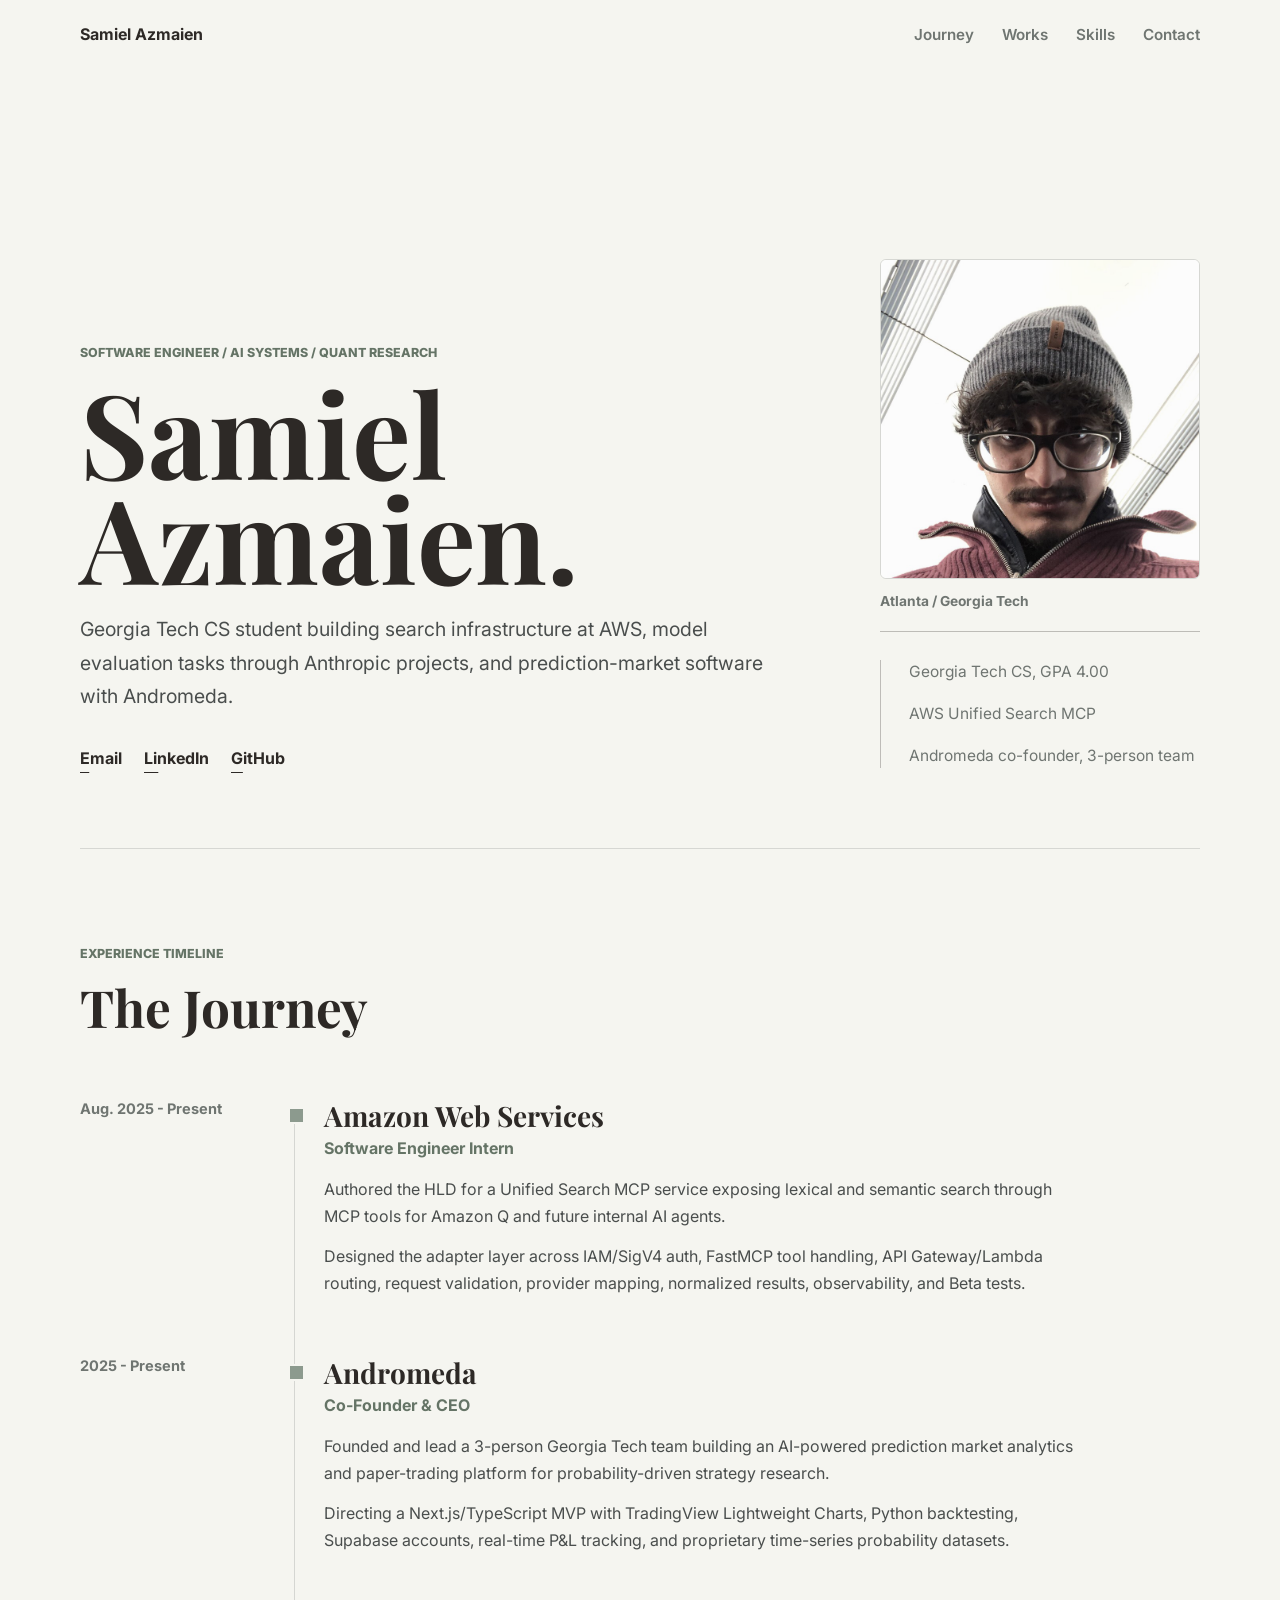
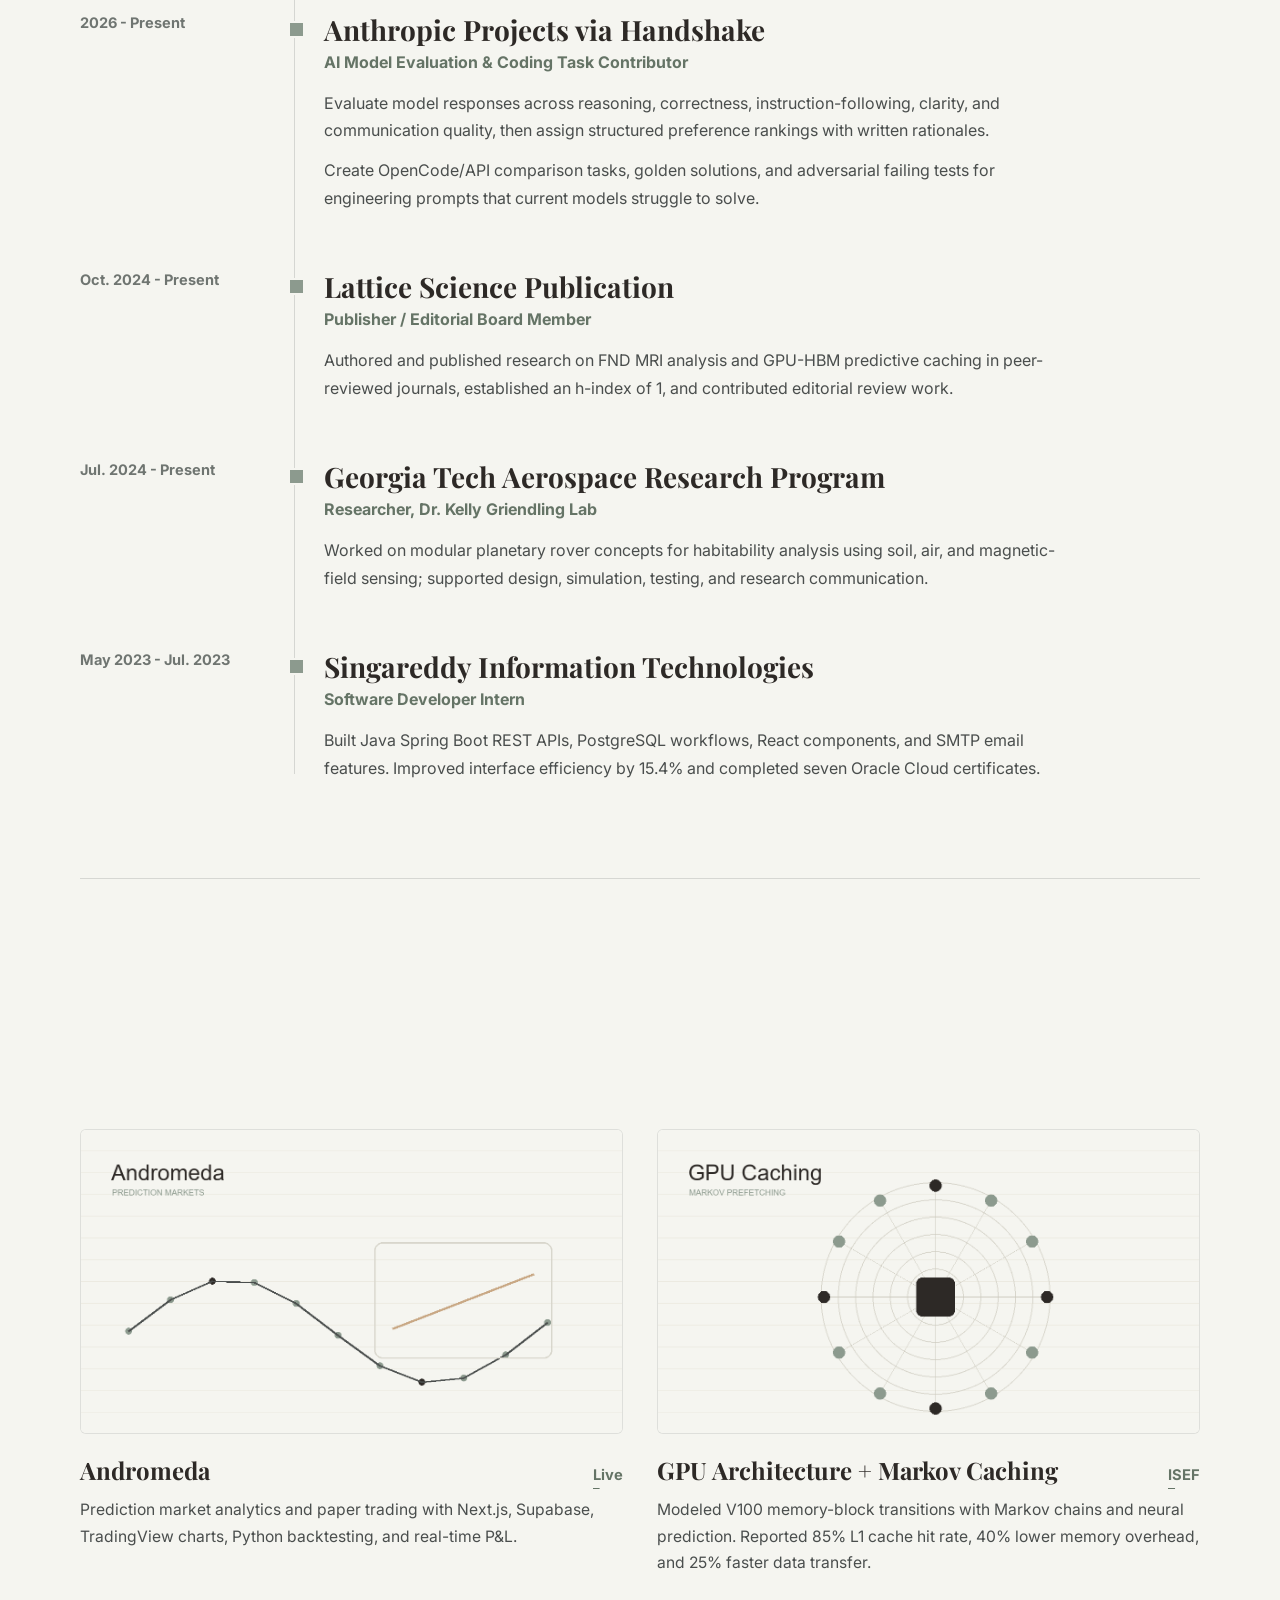
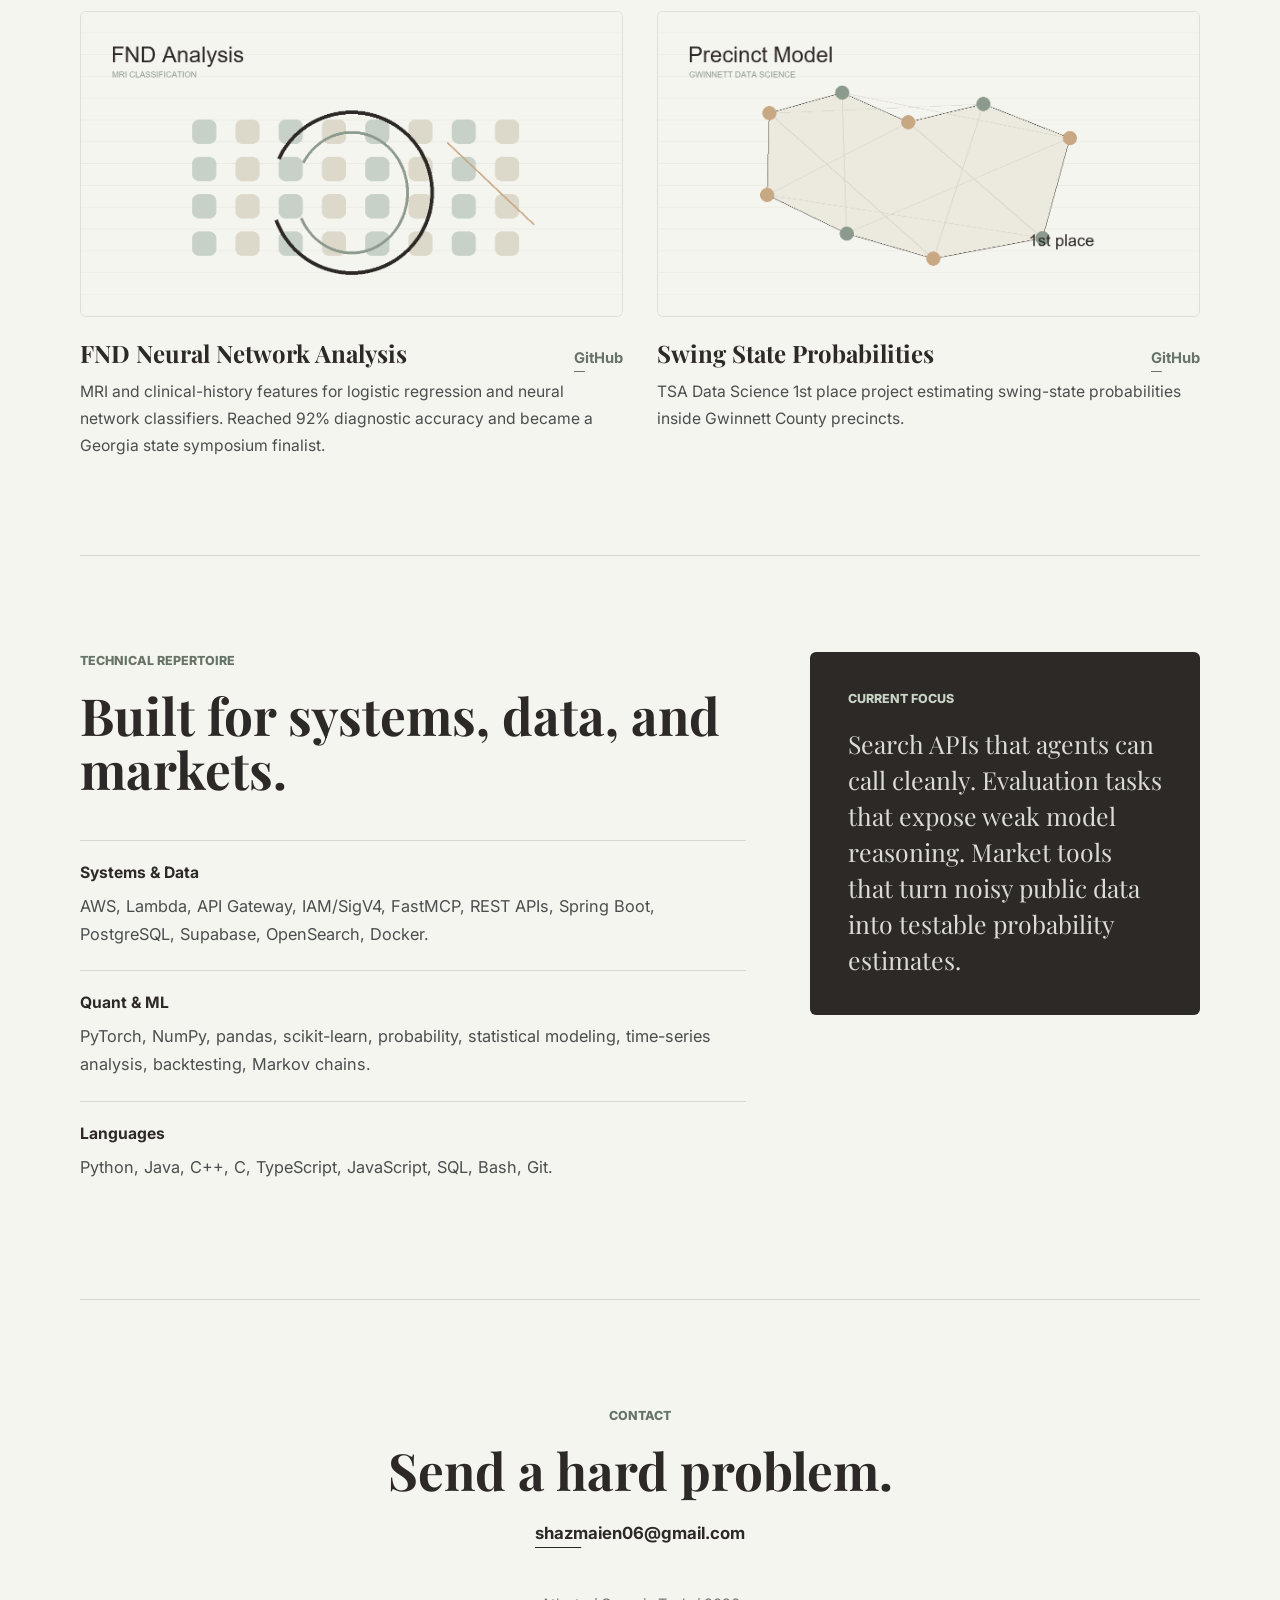
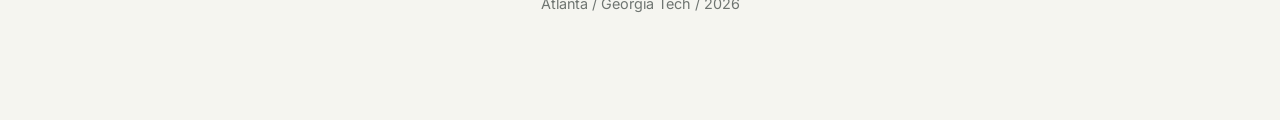
==== site/index.html @ cf31b42e "Deploy personal site to GitHub Pages" ====
<!doctype html>
<html lang="en">
  <head>
    <meta charset="utf-8" />
    <meta name="viewport" content="width=device-width, initial-scale=1" />
    <meta
      name="description"
      content="Samiel Azmaien is a Georgia Tech CS student building search systems, model evaluation tasks, prediction-market software, and machine learning research."
    />
    <title>Samiel Azmaien</title>
    <link rel="preconnect" href="https://fonts.googleapis.com" />
    <link rel="preconnect" href="https://fonts.gstatic.com" crossorigin />
    <link
      href="https://fonts.googleapis.com/css2?family=Inter:wght@400;500;600;700&family=Playfair+Display:wght@600;700&display=swap"
      rel="stylesheet"
    />
    <link rel="stylesheet" href="./styles.css" />
  </head>
  <body>
    <header class="site-header" data-header>
      <nav class="nav" aria-label="Primary navigation">
        <a class="brand" href="#home">Samiel Azmaien</a>
        <div class="nav-links">
          <a href="#journey">Journey</a>
          <a href="#works">Works</a>
          <a href="#repertoire">Skills</a>
          <a href="#contact">Contact</a>
        </div>
      </nav>
    </header>

    <main id="home">
      <section class="hero" aria-labelledby="hero-title">
        <div class="hero__copy reveal">
          <p class="eyebrow">Software engineer / AI systems / Quant research</p>
          <h1 id="hero-title">Samiel<br />Azmaien.</h1>
          <p class="hero__lead">
            Georgia Tech CS student building search infrastructure at AWS, model evaluation tasks through
            Anthropic projects, and prediction-market software with Andromeda.
          </p>
          <div class="hero__actions" aria-label="Primary links">
            <a href="mailto:shazmaien06@gmail.com">Email</a>
            <a href="https://www.linkedin.com/in/samiel-azmaien/" target="_blank" rel="noreferrer">LinkedIn</a>
            <a href="https://github.com/big-boi-snorlax" target="_blank" rel="noreferrer">GitHub</a>
          </div>
        </div>

        <div class="hero__profile reveal">
          <figure class="hero__portrait">
            <img src="./assets/samiel-portrait.jpg" alt="Portrait of Samiel Azmaien" />
            <figcaption>Atlanta / Georgia Tech</figcaption>
          </figure>

          <aside class="hero__notes" aria-label="Current profile">
            <p>Georgia Tech CS, GPA 4.00</p>
            <p>AWS Unified Search MCP</p>
            <p>Andromeda co-founder, 3-person team</p>
          </aside>
        </div>
      </section>

      <section class="section journey" id="journey" aria-labelledby="journey-title">
        <div class="section-heading reveal">
          <p class="eyebrow">Experience timeline</p>
          <h2 id="journey-title">The Journey</h2>
        </div>

        <div class="journey-list">
          <article class="journey-item reveal">
            <time datetime="2025-08">Aug. 2025 - Present</time>
            <div class="journey-copy">
              <h3>Amazon Web Services</h3>
              <p class="role">Software Engineer Intern</p>
              <p>
                Authored the HLD for a Unified Search MCP service exposing lexical and semantic search through
                MCP tools for Amazon Q and future internal AI agents.
              </p>
              <p>
                Designed the adapter layer across IAM/SigV4 auth, FastMCP tool handling, API Gateway/Lambda
                routing, request validation, provider mapping, normalized results, observability, and Beta tests.
              </p>
            </div>
          </article>

          <article class="journey-item reveal">
            <time datetime="2025">2025 - Present</time>
            <div class="journey-copy">
              <h3>Andromeda</h3>
              <p class="role">Co-Founder &amp; CEO</p>
              <p>
                Founded and lead a 3-person Georgia Tech team building an AI-powered prediction market analytics
                and paper-trading platform for probability-driven strategy research.
              </p>
              <p>
                Directing a Next.js/TypeScript MVP with TradingView Lightweight Charts, Python backtesting,
                Supabase accounts, real-time P&amp;L tracking, and proprietary time-series probability datasets.
              </p>
            </div>
          </article>

          <article class="journey-item reveal">
            <time datetime="2026">2026 - Present</time>
            <div class="journey-copy">
              <h3>Anthropic Projects via Handshake</h3>
              <p class="role">AI Model Evaluation &amp; Coding Task Contributor</p>
              <p>
                Evaluate model responses across reasoning, correctness, instruction-following, clarity, and
                communication quality, then assign structured preference rankings with written rationales.
              </p>
              <p>
                Create OpenCode/API comparison tasks, golden solutions, and adversarial failing tests for
                engineering prompts that current models struggle to solve.
              </p>
            </div>
          </article>

          <article class="journey-item reveal">
            <time datetime="2024-10">Oct. 2024 - Present</time>
            <div class="journey-copy">
              <h3>Lattice Science Publication</h3>
              <p class="role">Publisher / Editorial Board Member</p>
              <p>
                Authored and published research on FND MRI analysis and GPU-HBM predictive caching in
                peer-reviewed journals, established an h-index of 1, and contributed editorial review work.
              </p>
            </div>
          </article>

          <article class="journey-item reveal">
            <time datetime="2024-07">Jul. 2024 - Present</time>
            <div class="journey-copy">
              <h3>Georgia Tech Aerospace Research Program</h3>
              <p class="role">Researcher, Dr. Kelly Griendling Lab</p>
              <p>
                Worked on modular planetary rover concepts for habitability analysis using soil, air, and
                magnetic-field sensing; supported design, simulation, testing, and research communication.
              </p>
            </div>
          </article>

          <article class="journey-item reveal">
            <time datetime="2023-05">May 2023 - Jul. 2023</time>
            <div class="journey-copy">
              <h3>Singareddy Information Technologies</h3>
              <p class="role">Software Developer Intern</p>
              <p>
                Built Java Spring Boot REST APIs, PostgreSQL workflows, React components, and SMTP email features.
                Improved interface efficiency by 15.4% and completed seven Oracle Cloud certificates.
              </p>
            </div>
          </article>
        </div>
      </section>

      <section class="section works" id="works" aria-labelledby="works-title">
        <div class="section-heading section-heading--center reveal">
          <p class="eyebrow">Selected work</p>
          <h2 id="works-title">Projects with receipts.</h2>
        </div>

        <div class="work-grid">
          <article class="work-card reveal">
            <a
              class="preview"
              href="https://andromeda-mhwofeqi1-kp30s-projects.vercel.app/"
              target="_blank"
              rel="noreferrer"
              aria-label="Open Andromeda"
            >
              <img src="./assets/preview-andromeda.png" alt="Andromeda project preview" />
            </a>
            <div class="work-card__heading">
              <h3>Andromeda</h3>
              <a href="https://andromeda-mhwofeqi1-kp30s-projects.vercel.app/" target="_blank" rel="noreferrer">
                Live
              </a>
            </div>
            <p>
              Prediction market analytics and paper trading with Next.js, Supabase, TradingView charts, Python
              backtesting, and real-time P&amp;L.
            </p>
          </article>

          <article class="work-card reveal">
            <a
              class="preview"
              href="https://isef.net/project/soft022t-optimizing-gpu-architecture-markov-based-caching"
              target="_blank"
              rel="noreferrer"
              aria-label="Open GPU architecture project"
            >
              <img src="./assets/preview-gpu.png" alt="GPU Markov caching project preview" />
            </a>
            <div class="work-card__heading">
              <h3>GPU Architecture + Markov Caching</h3>
              <a
                href="https://isef.net/project/soft022t-optimizing-gpu-architecture-markov-based-caching"
                target="_blank"
                rel="noreferrer"
              >
                ISEF
              </a>
            </div>
            <p>
              Modeled V100 memory-block transitions with Markov chains and neural prediction. Reported 85% L1
              cache hit rate, 40% lower memory overhead, and 25% faster data transfer.
            </p>
          </article>

          <article class="work-card reveal">
            <a
              class="preview"
              href="https://github.com/big-boi-snorlax/Neural-Network-Analysis-of-MRI-Scans-for-FND-Diagnosis"
              target="_blank"
              rel="noreferrer"
              aria-label="Open FND neural network source"
            >
              <img src="./assets/preview-fnd.png" alt="FND neural network project preview" />
            </a>
            <div class="work-card__heading">
              <h3>FND Neural Network Analysis</h3>
              <a
                href="https://github.com/big-boi-snorlax/Neural-Network-Analysis-of-MRI-Scans-for-FND-Diagnosis"
                target="_blank"
                rel="noreferrer"
              >
                GitHub
              </a>
            </div>
            <p>
              MRI and clinical-history features for logistic regression and neural network classifiers. Reached
              92% diagnostic accuracy and became a Georgia state symposium finalist.
            </p>
          </article>

          <article class="work-card reveal">
            <a
              class="preview"
              href="https://github.com/big-boi-snorlax/datascience25"
              target="_blank"
              rel="noreferrer"
              aria-label="Open TSA data science source"
            >
              <img src="./assets/preview-data.png" alt="Gwinnett precinct data science project preview" />
            </a>
            <div class="work-card__heading">
              <h3>Swing State Probabilities</h3>
              <a href="https://github.com/big-boi-snorlax/datascience25" target="_blank" rel="noreferrer">
                GitHub
              </a>
            </div>
            <p>
              TSA Data Science 1st place project estimating swing-state probabilities inside Gwinnett County
              precincts.
            </p>
          </article>
        </div>
      </section>

      <section class="section repertoire" id="repertoire" aria-labelledby="repertoire-title">
        <div class="repertoire__copy reveal">
          <p class="eyebrow">Technical repertoire</p>
          <h2 id="repertoire-title">Built for systems, data, and markets.</h2>
          <div class="skill-group">
            <h3>Systems &amp; Data</h3>
            <p>AWS, Lambda, API Gateway, IAM/SigV4, FastMCP, REST APIs, Spring Boot, PostgreSQL, Supabase, OpenSearch, Docker.</p>
          </div>
          <div class="skill-group">
            <h3>Quant &amp; ML</h3>
            <p>PyTorch, NumPy, pandas, scikit-learn, probability, statistical modeling, time-series analysis, backtesting, Markov chains.</p>
          </div>
          <div class="skill-group">
            <h3>Languages</h3>
            <p>Python, Java, C++, C, TypeScript, JavaScript, SQL, Bash, Git.</p>
          </div>
        </div>

        <aside class="focus-panel reveal">
          <p class="eyebrow">Current focus</p>
          <p>
            Search APIs that agents can call cleanly. Evaluation tasks that expose weak model reasoning. Market
            tools that turn noisy public data into testable probability estimates.
          </p>
        </aside>
      </section>

      <footer class="section footer" id="contact">
        <div class="footer__inner reveal">
          <p class="eyebrow">Contact</p>
          <h2>Send a hard problem.</h2>
          <a class="cta" href="mailto:shazmaien06@gmail.com">shazmaien06@gmail.com</a>
          <p class="fine-print">Atlanta / Georgia Tech / 2026</p>
        </div>
      </footer>
    </main>

    <script src="./script.js"></script>
  </body>
</html>
---- site/styles.css ----
:root {
  color-scheme: light;
  --beige: #f5f5f0;
  --paper: #fffffa;
  --ink: #2d2926;
  --slate: #4a4e4d;
  --muted: #6f7571;
  --sage: #8c9a8e;
  --clay: #b98f6f;
  --line: rgba(74, 78, 77, 0.18);
  --line-strong: rgba(45, 41, 38, 0.28);
  --section: rgba(255, 255, 250, 0.48);
}

* {
  box-sizing: border-box;
}

html {
  scroll-behavior: smooth;
}

body {
  margin: 0;
  overflow-x: hidden;
  background: var(--beige);
  color: var(--slate);
  font-family: Inter, ui-sans-serif, system-ui, -apple-system, BlinkMacSystemFont, "Segoe UI", sans-serif;
  letter-spacing: 0;
}

a {
  color: inherit;
  text-decoration: none;
}

img {
  display: block;
  max-width: 100%;
}

h1,
h2,
h3,
p {
  margin-top: 0;
}

::selection {
  background: rgba(140, 154, 142, 0.34);
}

.site-header {
  position: sticky;
  top: 0;
  z-index: 20;
  border-bottom: 1px solid transparent;
  background: rgba(245, 245, 240, 0.78);
  backdrop-filter: blur(18px);
  transition:
    background 180ms ease,
    border-color 180ms ease;
}

.site-header.is-scrolled {
  border-color: var(--line);
  background: rgba(245, 245, 240, 0.94);
}

.nav,
main {
  width: min(1120px, calc(100% - 56px));
  margin: 0 auto;
}

.nav {
  min-height: 68px;
  display: flex;
  align-items: center;
  justify-content: space-between;
  gap: 24px;
}

.brand {
  color: var(--ink);
  font-weight: 700;
}

.nav-links {
  display: flex;
  align-items: center;
  gap: 28px;
}

.nav-links a {
  color: var(--muted);
  font-size: 0.95rem;
  font-weight: 600;
  transition: color 160ms ease;
}

.nav-links a:hover,
.nav-links a:focus-visible {
  color: var(--ink);
}

.hero {
  min-height: calc(100svh - 120px);
  padding: 96px 0 80px;
  display: grid;
  grid-template-columns: minmax(0, 1fr) 320px;
  align-items: end;
  gap: 64px;
  border-bottom: 1px solid var(--line);
}

.eyebrow {
  margin-bottom: 18px;
  color: #657466;
  font-size: 0.78rem;
  font-weight: 800;
  line-height: 1.4;
  text-transform: uppercase;
}

.hero h1 {
  margin-bottom: 24px;
  color: var(--ink);
  font-family: "Playfair Display", Georgia, serif;
  font-size: 7.3rem;
  line-height: 0.9;
  letter-spacing: 0;
}

.hero__lead {
  max-width: 690px;
  margin-bottom: 34px;
  color: var(--slate);
  font-size: 1.22rem;
  line-height: 1.72;
}

.hero__actions {
  display: flex;
  flex-wrap: wrap;
  gap: 22px;
}

.hero__actions a,
.work-card__heading a,
.cta {
  position: relative;
  color: var(--ink);
  font-weight: 700;
}

.hero__actions a::after,
.work-card__heading a::after,
.cta::after {
  content: "";
  position: absolute;
  left: 0;
  right: 0;
  bottom: -5px;
  height: 1px;
  background: currentColor;
  transform: scaleX(0.22);
  transform-origin: left;
  transition: transform 180ms ease;
}

.hero__actions a:hover::after,
.hero__actions a:focus-visible::after,
.work-card__heading a:hover::after,
.work-card__heading a:focus-visible::after,
.cta:hover::after,
.cta:focus-visible::after {
  transform: scaleX(1);
}

.hero__profile {
  align-self: end;
}

.hero__portrait {
  margin: 0 0 28px;
  padding: 0 0 22px;
  border-bottom: 1px solid var(--line-strong);
}

.hero__portrait img {
  width: 100%;
  aspect-ratio: 1 / 1;
  border: 1px solid var(--line);
  border-radius: 6px;
  object-fit: cover;
  object-position: center 44%;
  filter: saturate(0.9) contrast(0.98);
}

.hero__portrait figcaption {
  margin-top: 14px;
  color: var(--muted);
  font-size: 0.86rem;
  font-weight: 700;
}

.hero__notes {
  padding: 0 0 0 28px;
  border-left: 1px solid var(--line-strong);
}

.hero__notes p {
  margin-bottom: 18px;
  color: var(--muted);
  font-size: 0.97rem;
  line-height: 1.55;
}

.hero__notes p:last-child {
  margin-bottom: 0;
}

.section {
  padding: 96px 0;
}

.section-heading {
  max-width: 720px;
  margin-bottom: 64px;
}

.section-heading--center {
  margin-right: auto;
  margin-left: auto;
  text-align: center;
}

.section h2,
.footer h2 {
  margin-bottom: 0;
  color: var(--ink);
  font-family: "Playfair Display", Georgia, serif;
  font-size: 3.2rem;
  line-height: 1.06;
  letter-spacing: 0;
}

.journey {
  border-bottom: 1px solid var(--line);
}

.journey-list {
  position: relative;
}

.journey-list::before {
  content: "";
  position: absolute;
  top: 8px;
  bottom: 8px;
  left: 214px;
  width: 1px;
  background: var(--line);
}

.journey-item {
  position: relative;
  display: grid;
  grid-template-columns: 190px minmax(0, 1fr);
  gap: 54px;
  padding: 0 0 58px;
}

.journey-item:last-child {
  padding-bottom: 0;
}

.journey-item::before {
  content: "";
  position: absolute;
  top: 8px;
  left: 208px;
  width: 13px;
  height: 13px;
  border: 2px solid var(--beige);
  background: var(--sage);
}

.journey-item time {
  color: var(--muted);
  font-size: 0.91rem;
  font-weight: 700;
  line-height: 1.5;
}

.journey-copy {
  max-width: 760px;
}

.journey-copy h3 {
  margin-bottom: 6px;
  color: var(--ink);
  font-family: "Playfair Display", Georgia, serif;
  font-size: 1.75rem;
  line-height: 1.18;
  letter-spacing: 0;
}

.role {
  margin-bottom: 18px;
  color: #657466;
  font-weight: 700;
}

.journey-copy p:not(.role) {
  margin-bottom: 12px;
  color: var(--slate);
  font-size: 1rem;
  line-height: 1.72;
}

.journey-copy p:last-child {
  margin-bottom: 0;
}

.works {
  background: transparent;
  border-bottom: 1px solid var(--line);
}

.work-grid {
  display: grid;
  grid-template-columns: repeat(2, minmax(0, 1fr));
  gap: 34px;
}

.work-card {
  min-width: 0;
  padding: 0;
}

.preview {
  display: block;
  aspect-ratio: 16 / 9;
  margin-bottom: 22px;
  overflow: hidden;
  border: 1px solid var(--line);
  border-radius: 6px;
  background: var(--paper);
}

.preview img {
  width: 100%;
  height: 100%;
  object-fit: cover;
  transform: scale(1.01);
  transition:
    transform 240ms ease,
    filter 240ms ease;
}

.work-card:hover .preview img {
  transform: scale(1.04);
  filter: saturate(1.04) contrast(1.02);
}

.work-card__heading {
  display: flex;
  align-items: baseline;
  justify-content: space-between;
  gap: 18px;
  margin-bottom: 12px;
}

.work-card h3 {
  margin-bottom: 0;
  color: var(--ink);
  font-family: "Playfair Display", Georgia, serif;
  font-size: 1.5rem;
  line-height: 1.2;
  letter-spacing: 0;
  overflow-wrap: anywhere;
}

.work-card__heading a {
  flex: 0 0 auto;
  color: #657466;
  font-size: 0.92rem;
}

.work-card p {
  margin-bottom: 0;
  color: var(--slate);
  font-size: 0.98rem;
  line-height: 1.7;
}

.repertoire {
  display: grid;
  grid-template-columns: minmax(0, 1fr) 390px;
  gap: 64px;
  align-items: start;
  border-bottom: 1px solid var(--line);
}

.repertoire__copy h2 {
  max-width: 700px;
  margin-bottom: 44px;
}

.skill-group {
  padding: 22px 0;
  border-top: 1px solid var(--line);
}

.skill-group h3 {
  margin-bottom: 10px;
  color: var(--ink);
  font-size: 0.98rem;
}

.skill-group p {
  margin-bottom: 0;
  color: var(--slate);
  font-size: 1.02rem;
  line-height: 1.72;
}

.focus-panel {
  padding: 38px;
  border-radius: 6px;
  background: var(--ink);
  color: var(--beige);
}

.focus-panel .eyebrow {
  color: #c8d4c6;
}

.focus-panel p:last-child {
  margin-bottom: 0;
  color: rgba(245, 245, 240, 0.88);
  font-family: "Playfair Display", Georgia, serif;
  font-size: 1.55rem;
  line-height: 1.45;
}

.footer {
  min-height: 420px;
  display: grid;
  place-items: center;
  text-align: center;
}

.footer h2 {
  margin-bottom: 26px;
}

.cta {
  display: inline-block;
  margin-bottom: 52px;
  font-size: 1.05rem;
}

.fine-print {
  margin-bottom: 0;
  color: var(--muted);
  font-size: 0.9rem;
}

body.js-enabled .reveal {
  opacity: 0;
  transform: translateY(18px);
  transition:
    opacity 700ms cubic-bezier(0.22, 1, 0.36, 1),
    transform 700ms cubic-bezier(0.22, 1, 0.36, 1);
}

body.js-enabled .reveal.is-visible {
  opacity: 1;
  transform: translateY(0);
}

@media (prefers-reduced-motion: reduce) {
  html {
    scroll-behavior: auto;
  }

  *,
  *::before,
  *::after {
    transition-duration: 0.01ms !important;
    animation-duration: 0.01ms !important;
    animation-iteration-count: 1 !important;
  }
}

@media (max-width: 980px) {
  .hero,
  .repertoire {
    grid-template-columns: 1fr;
    gap: 44px;
  }

  .hero {
    min-height: 0;
    padding-top: 78px;
  }

  .hero__profile {
    display: grid;
    grid-template-columns: minmax(180px, 260px) minmax(0, 1fr);
    gap: 28px;
    align-items: end;
    padding-top: 24px;
    border-top: 1px solid var(--line);
  }

  .hero__portrait {
    margin-bottom: 0;
    padding-bottom: 0;
    border-bottom: 0;
  }

  .hero__notes {
    display: grid;
    grid-template-columns: repeat(2, minmax(0, 1fr));
    gap: 14px 28px;
    padding: 0;
    border-top: 0;
    border-left: 0;
  }

  .hero__notes p {
    margin-bottom: 0;
  }

  .journey-list::before {
    left: 156px;
  }

  .journey-item {
    grid-template-columns: 132px minmax(0, 1fr);
    gap: 48px;
  }

  .journey-item::before {
    left: 150px;
  }
}

@media (max-width: 760px) {
  .nav,
  main {
    width: min(100% - 32px, 1120px);
  }

  .nav {
    min-height: 76px;
    align-items: flex-start;
    flex-direction: column;
    justify-content: center;
    gap: 10px;
  }

  .nav-links {
    width: 100%;
    justify-content: space-between;
    gap: 12px;
  }

  .nav-links a {
    font-size: 0.88rem;
  }

  .hero {
    padding: 62px 0 58px;
  }

  .hero h1 {
    font-size: 4.4rem;
  }

  .hero__lead {
    font-size: 1.04rem;
  }

  .hero__notes,
  .hero__profile,
  .work-grid {
    grid-template-columns: 1fr;
  }

  .hero__profile {
    gap: 24px;
  }

  .hero__portrait {
    max-width: 320px;
  }

  .section {
    padding: 74px 0;
  }

  .section-heading {
    margin-bottom: 44px;
  }

  .section h2,
  .footer h2 {
    font-size: 2.35rem;
  }

  .journey-list::before {
    left: 6px;
  }

  .journey-item {
    grid-template-columns: 1fr;
    gap: 12px;
    padding-left: 32px;
    padding-bottom: 46px;
  }

  .journey-item::before {
    left: 0;
  }

  .journey-copy h3 {
    font-size: 1.45rem;
  }

  .focus-panel {
    padding: 28px;
  }

  .focus-panel p:last-child {
    font-size: 1.28rem;
  }
}

@media (max-width: 430px) {
  .hero h1 {
    font-size: 3.65rem;
  }

  .nav-links a {
    font-size: 0.8rem;
  }

  .work-card__heading {
    align-items: flex-start;
    flex-direction: column;
    gap: 8px;
  }
}
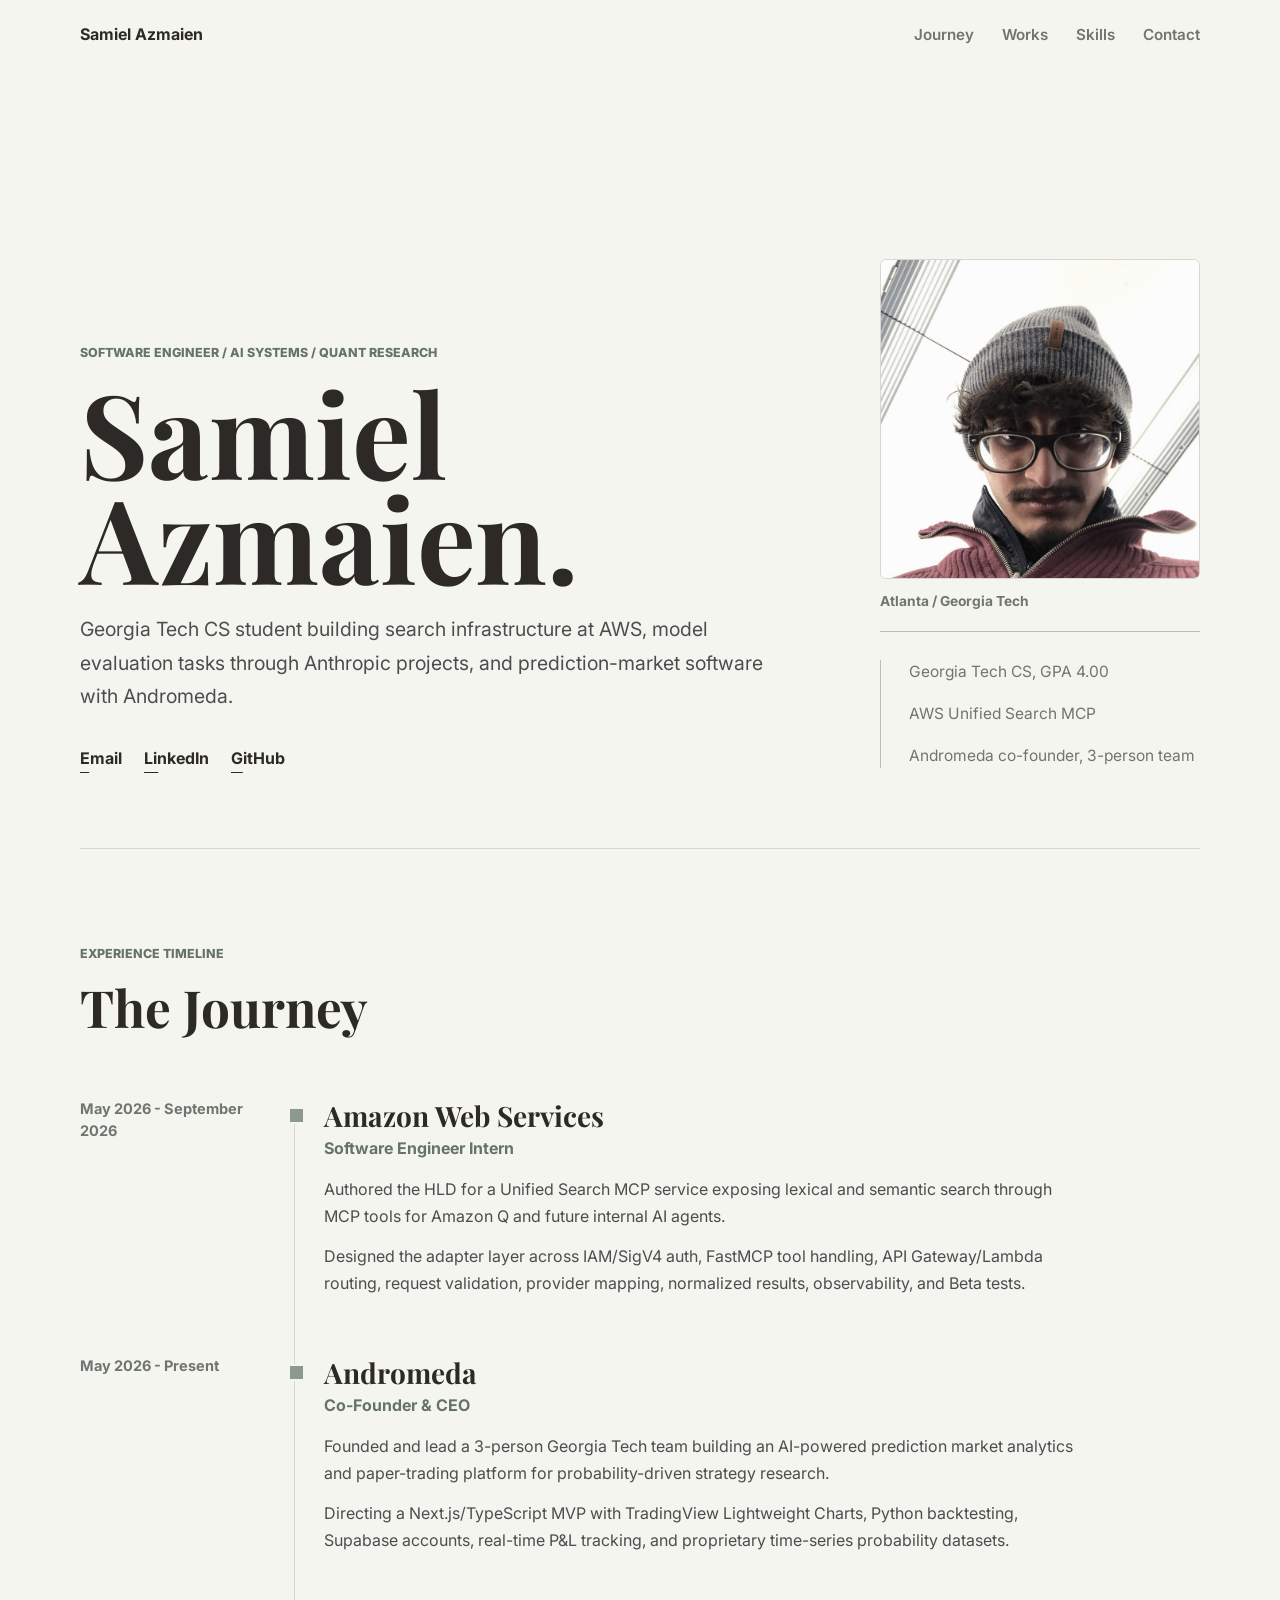
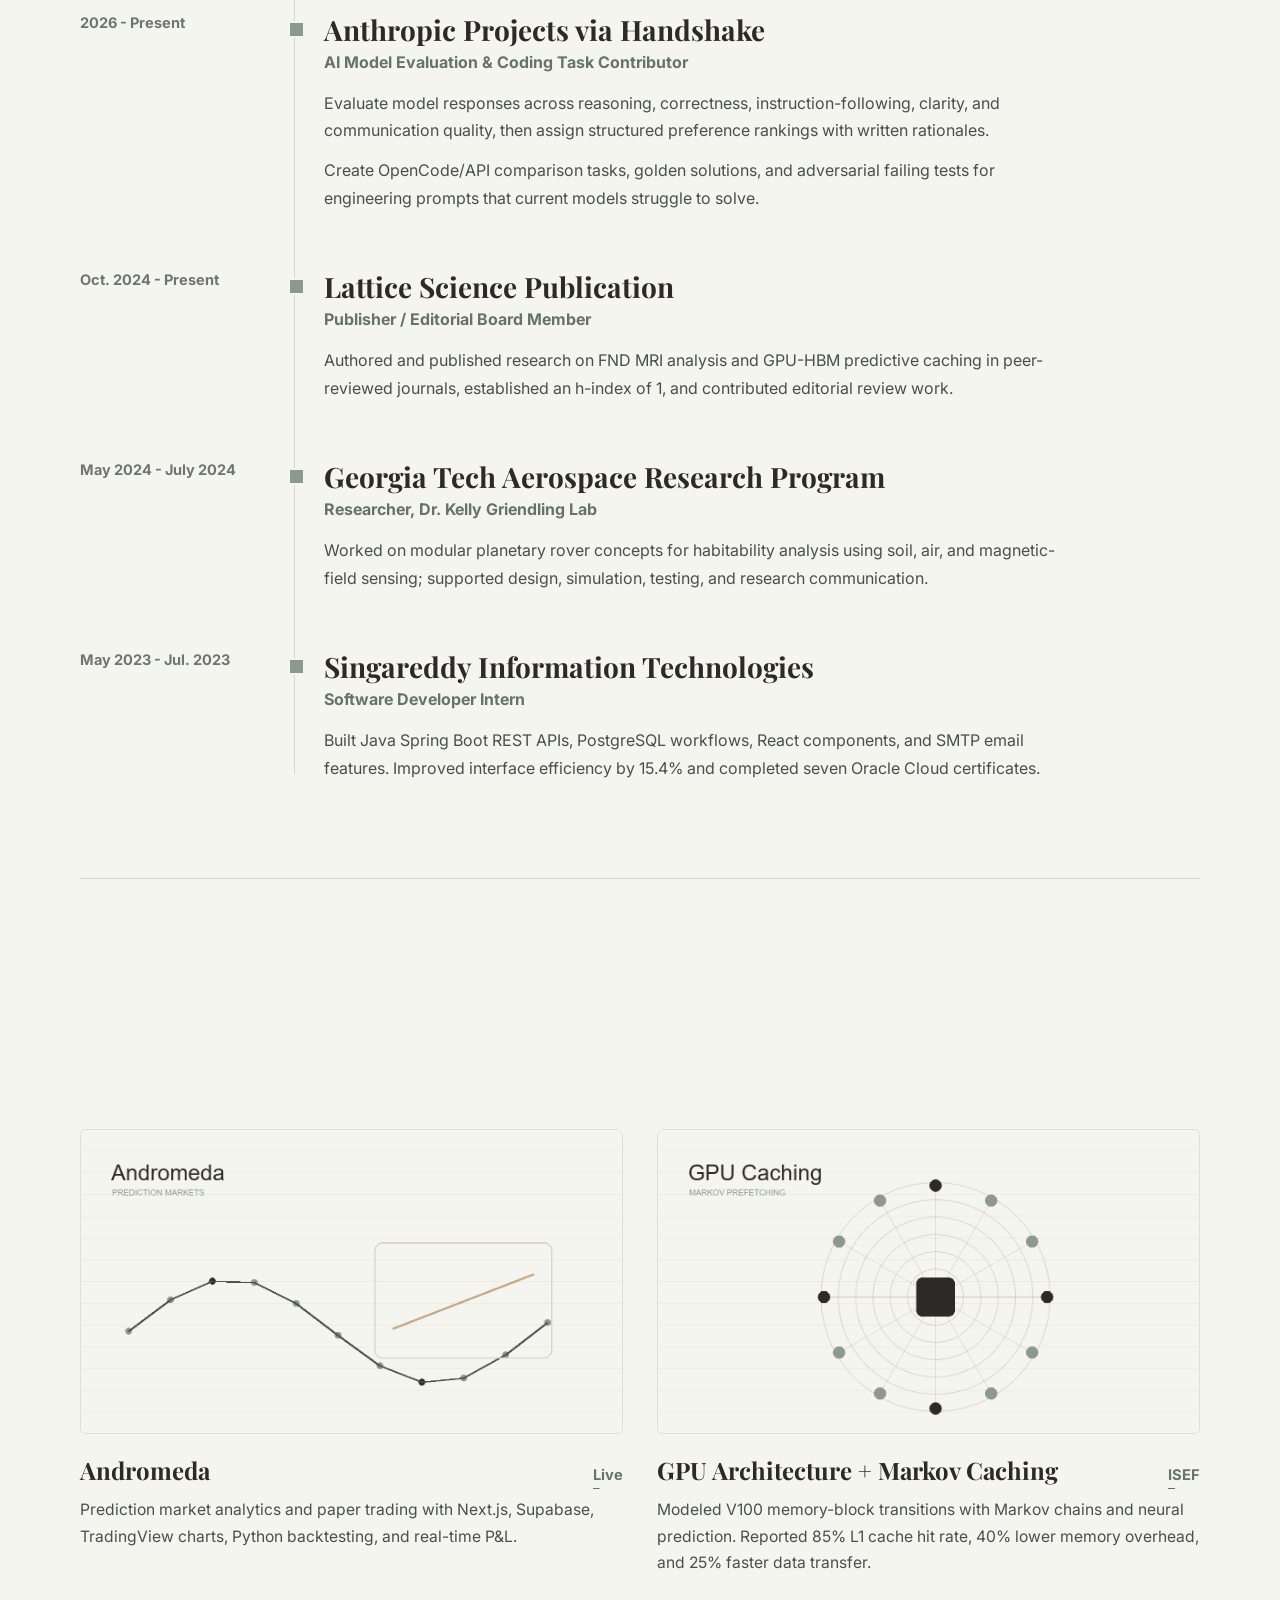
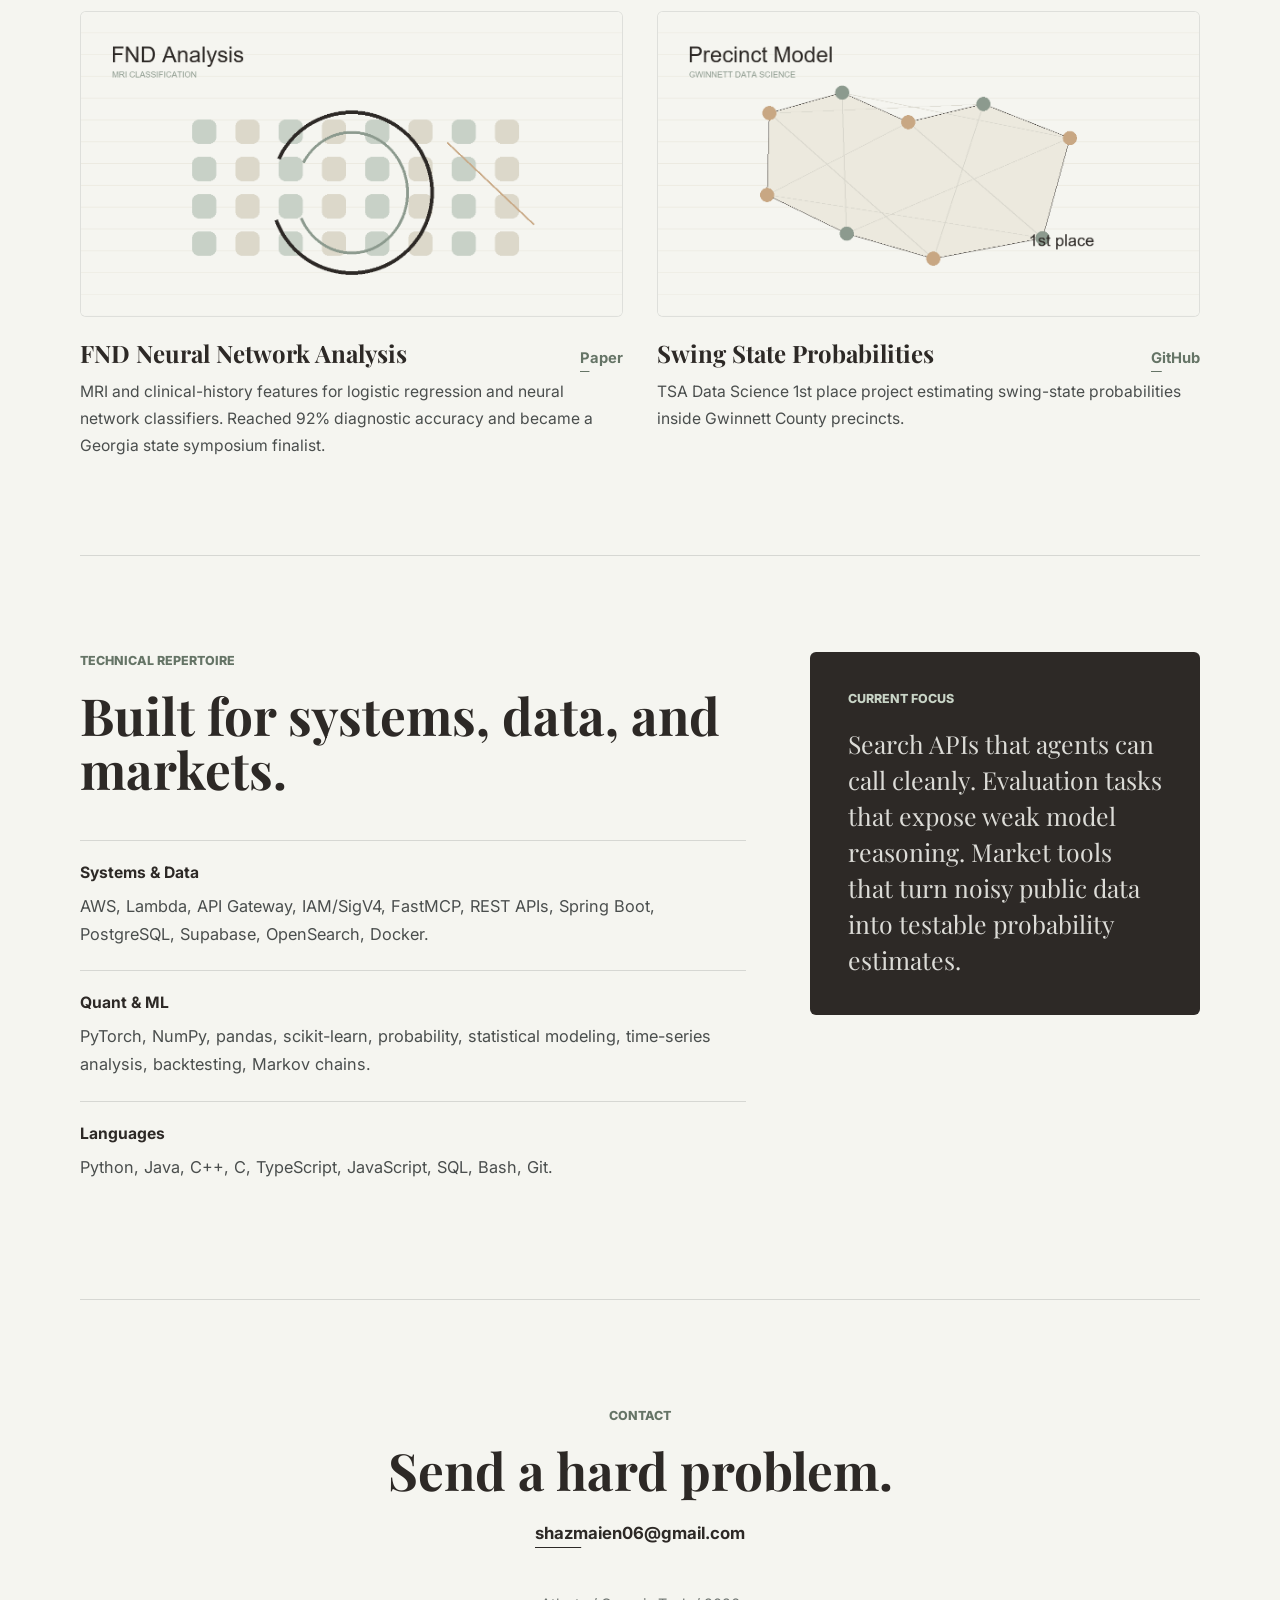
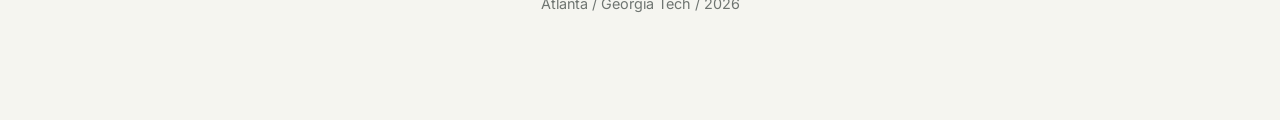
==== commit f1bdf2c9: "Update portfolio dates and FND paper link" ====
--- a/site/index.html
+++ b/site/index.html
@@ -67,7 +67,7 @@
 
         <div class="journey-list">
           <article class="journey-item reveal">
-            <time datetime="2025-08">Aug. 2025 - Present</time>
+            <time datetime="2026-05">May 2026 - September 2026</time>
             <div class="journey-copy">
               <h3>Amazon Web Services</h3>
               <p class="role">Software Engineer Intern</p>
@@ -83,7 +83,7 @@
           </article>
 
           <article class="journey-item reveal">
-            <time datetime="2025">2025 - Present</time>
+            <time datetime="2026-05">May 2026 - Present</time>
             <div class="journey-copy">
               <h3>Andromeda</h3>
               <p class="role">Co-Founder &amp; CEO</p>
@@ -127,7 +127,7 @@
           </article>
 
           <article class="journey-item reveal">
-            <time datetime="2024-07">Jul. 2024 - Present</time>
+            <time datetime="2024-05">May 2024 - July 2024</time>
             <div class="journey-copy">
               <h3>Georgia Tech Aerospace Research Program</h3>
               <p class="role">Researcher, Dr. Kelly Griendling Lab</p>
@@ -210,21 +210,21 @@
           <article class="work-card reveal">
             <a
               class="preview"
-              href="https://github.com/big-boi-snorlax/Neural-Network-Analysis-of-MRI-Scans-for-FND-Diagnosis"
-              target="_blank"
-              rel="noreferrer"
-              aria-label="Open FND neural network source"
+              href="https://papers.ssrn.com/sol3/papers.cfm?abstract_id=4997415"
+              target="_blank"
+              rel="noreferrer"
+              aria-label="Open FND neural network paper"
             >
               <img src="./assets/preview-fnd.png" alt="FND neural network project preview" />
             </a>
             <div class="work-card__heading">
               <h3>FND Neural Network Analysis</h3>
               <a
-                href="https://github.com/big-boi-snorlax/Neural-Network-Analysis-of-MRI-Scans-for-FND-Diagnosis"
+                href="https://papers.ssrn.com/sol3/papers.cfm?abstract_id=4997415"
                 target="_blank"
                 rel="noreferrer"
               >
-                GitHub
+                Paper
               </a>
             </div>
             <p>
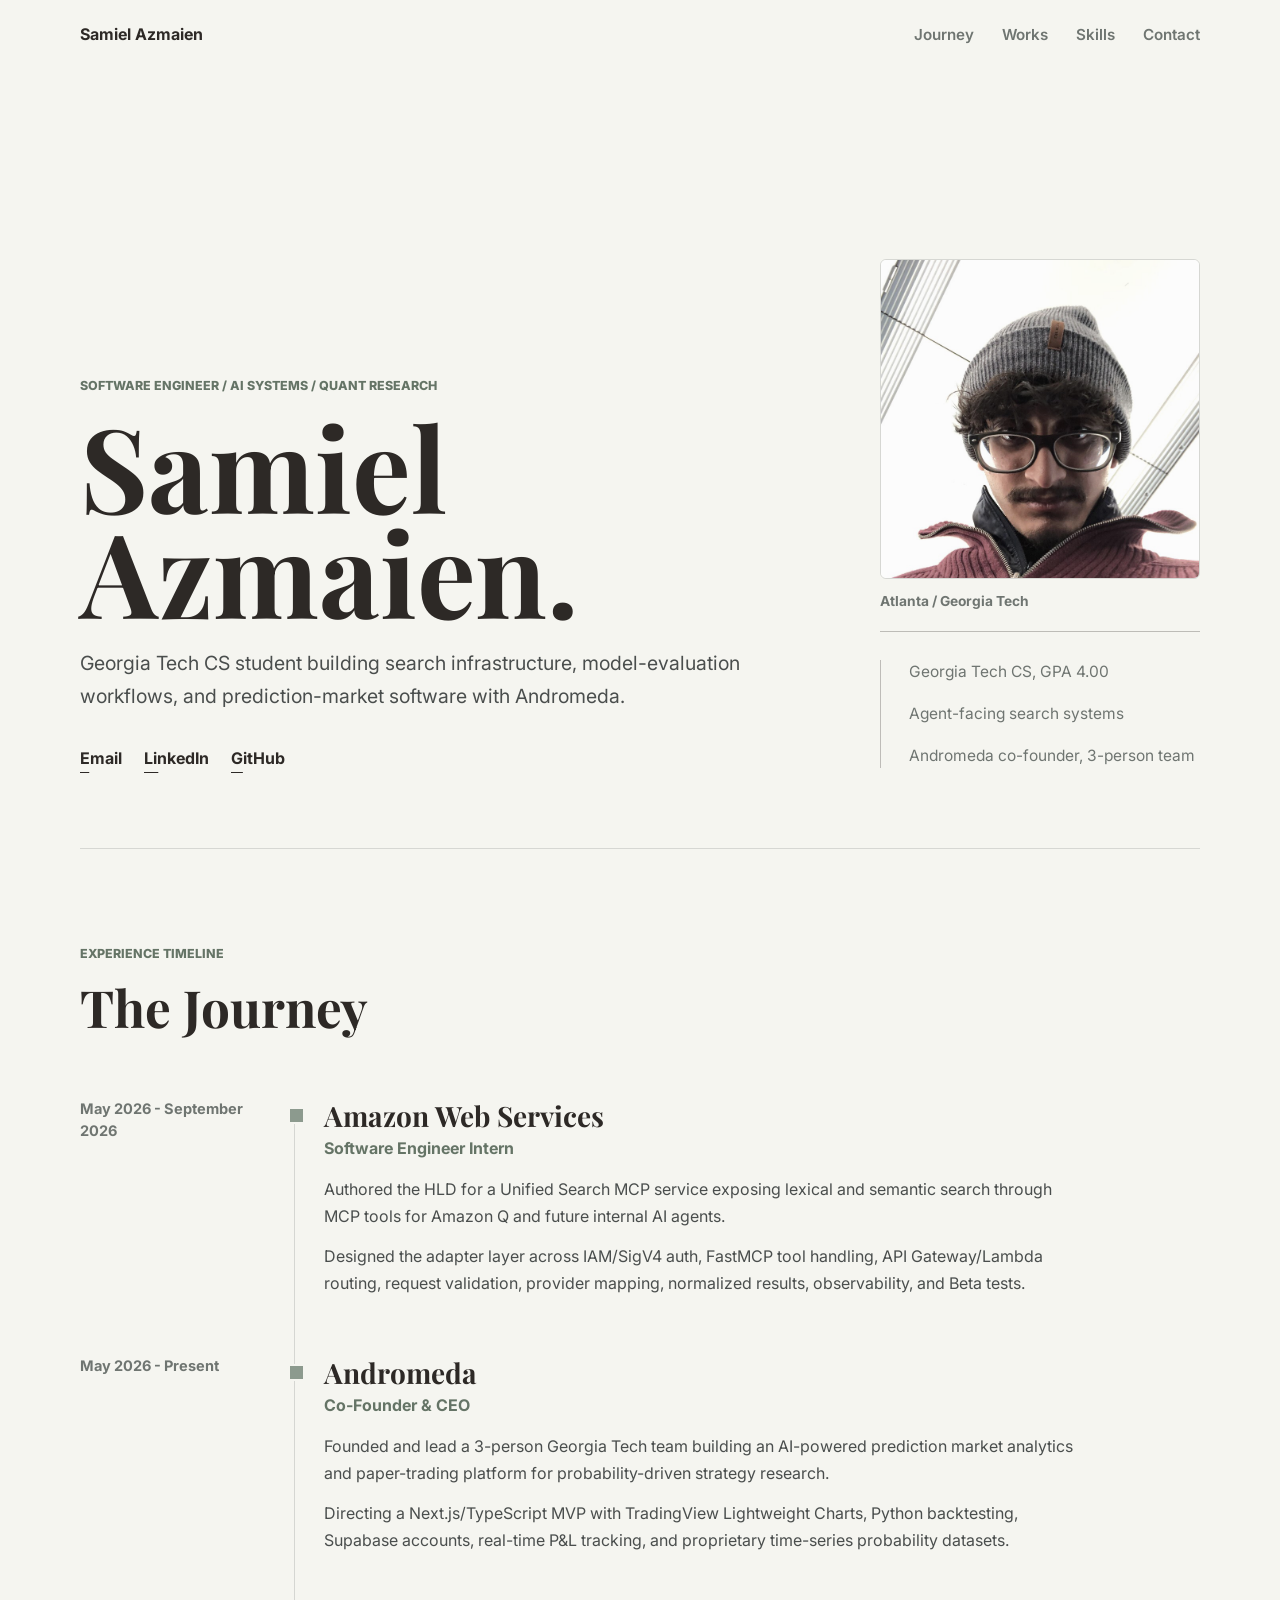
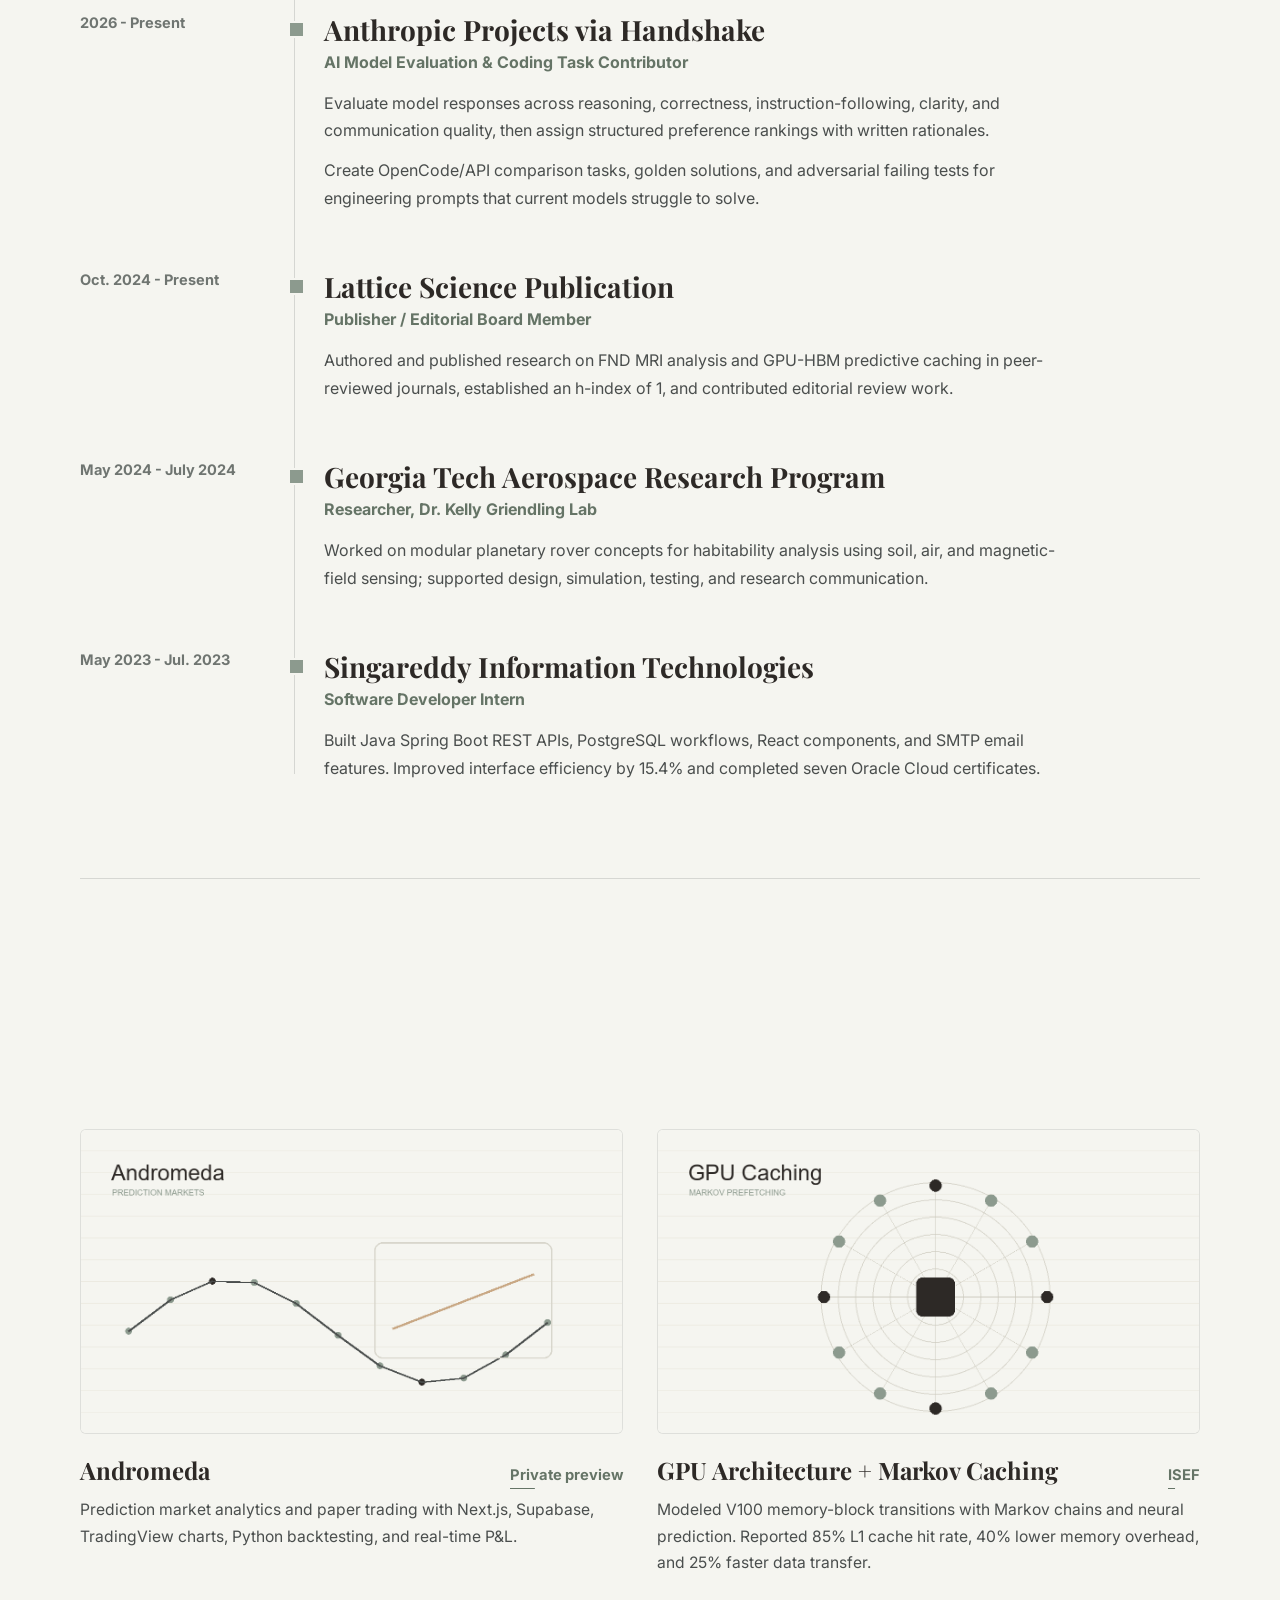
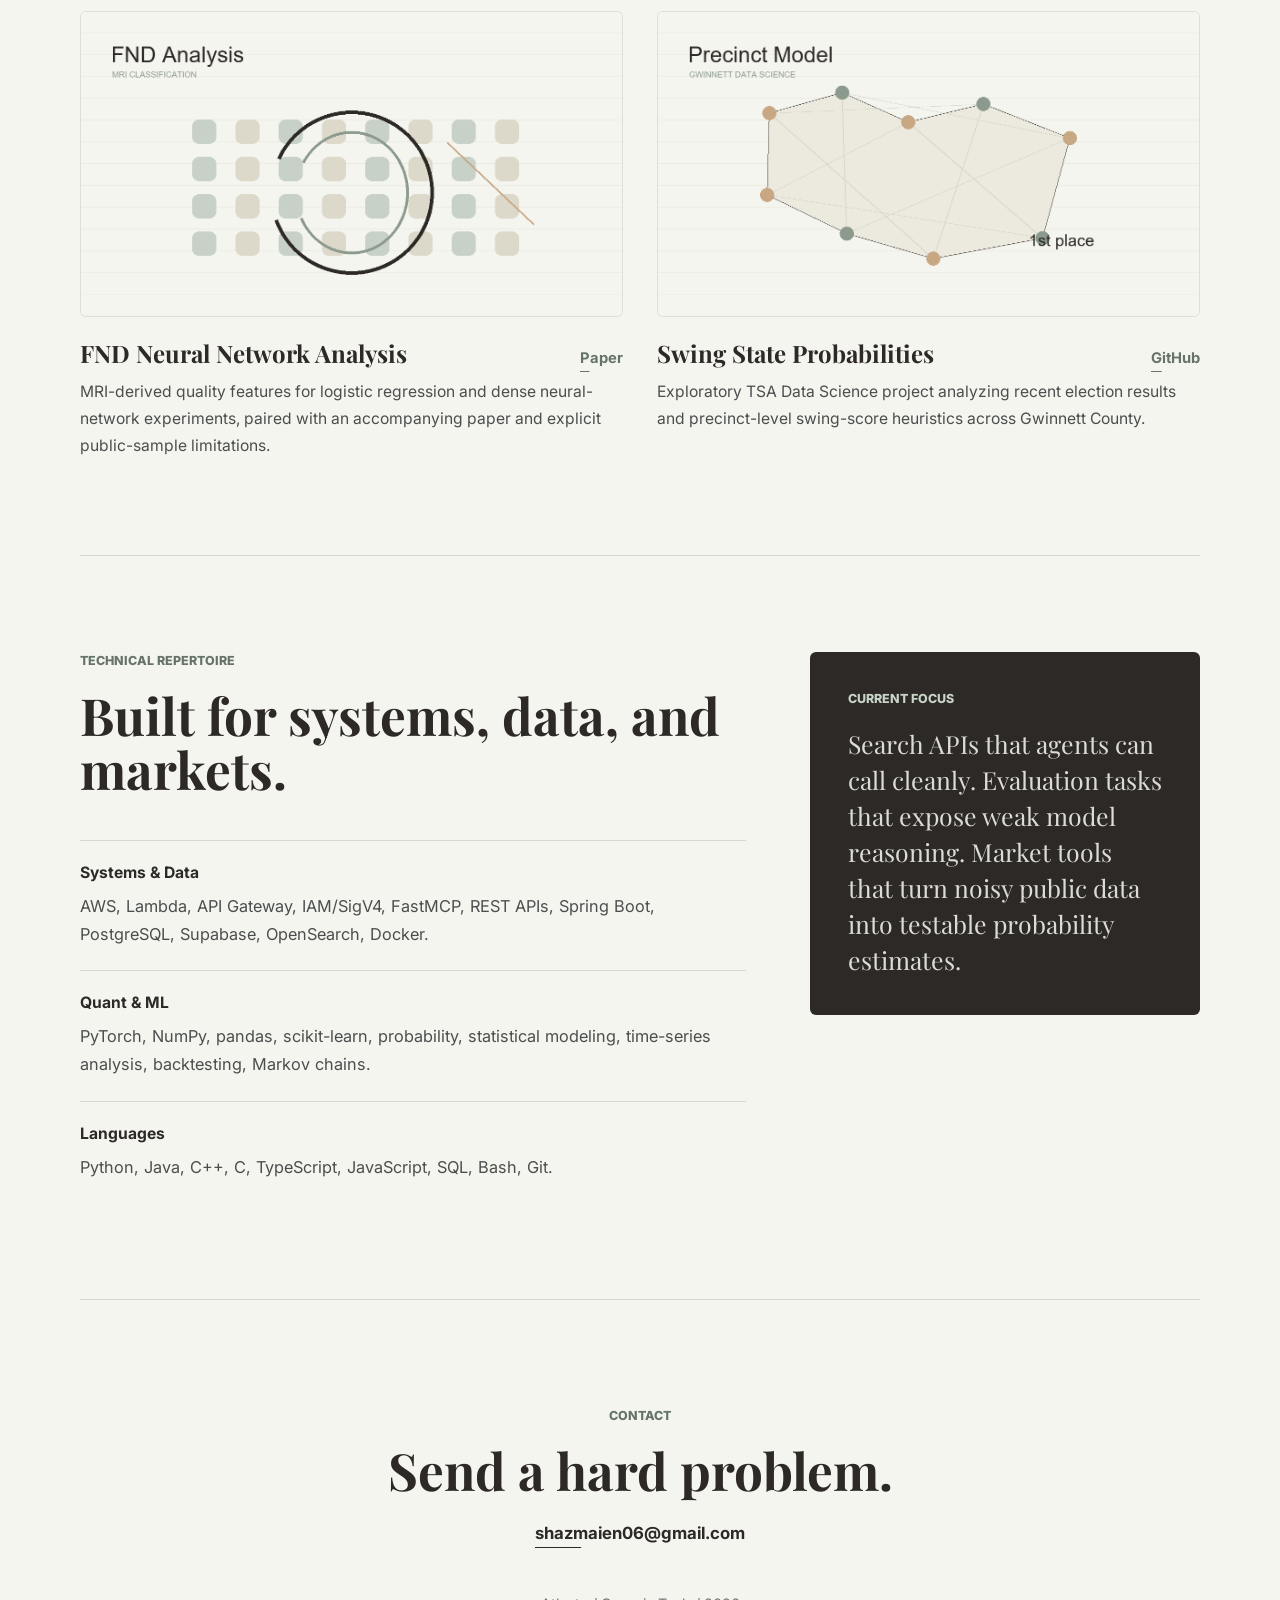
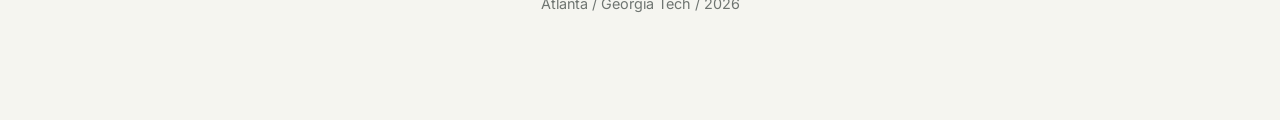
==== commit 2bb97354: "Improve repository presentation and documentation" ====
--- a/site/index.html
+++ b/site/index.html
@@ -35,13 +35,13 @@
           <p class="eyebrow">Software engineer / AI systems / Quant research</p>
           <h1 id="hero-title">Samiel<br />Azmaien.</h1>
           <p class="hero__lead">
-            Georgia Tech CS student building search infrastructure at AWS, model evaluation tasks through
-            Anthropic projects, and prediction-market software with Andromeda.
+            Georgia Tech CS student building search infrastructure, model-evaluation workflows, and
+            prediction-market software with Andromeda.
           </p>
           <div class="hero__actions" aria-label="Primary links">
             <a href="mailto:shazmaien06@gmail.com">Email</a>
             <a href="https://www.linkedin.com/in/samiel-azmaien/" target="_blank" rel="noreferrer">LinkedIn</a>
-            <a href="https://github.com/big-boi-snorlax" target="_blank" rel="noreferrer">GitHub</a>
+            <a href="https://github.com/samiel-azmaien" target="_blank" rel="noreferrer">GitHub</a>
           </div>
         </div>
 
@@ -53,7 +53,7 @@
 
           <aside class="hero__notes" aria-label="Current profile">
             <p>Georgia Tech CS, GPA 4.00</p>
-            <p>AWS Unified Search MCP</p>
+            <p>Agent-facing search systems</p>
             <p>Andromeda co-founder, 3-person team</p>
           </aside>
         </div>
@@ -165,14 +165,14 @@
               href="https://andromeda-mhwofeqi1-kp30s-projects.vercel.app/"
               target="_blank"
               rel="noreferrer"
-              aria-label="Open Andromeda"
+              aria-label="Open the private Andromeda preview"
             >
               <img src="./assets/preview-andromeda.png" alt="Andromeda project preview" />
             </a>
             <div class="work-card__heading">
               <h3>Andromeda</h3>
               <a href="https://andromeda-mhwofeqi1-kp30s-projects.vercel.app/" target="_blank" rel="noreferrer">
-                Live
+                Private preview
               </a>
             </div>
             <p>
@@ -228,15 +228,15 @@
               </a>
             </div>
             <p>
-              MRI and clinical-history features for logistic regression and neural network classifiers. Reached
-              92% diagnostic accuracy and became a Georgia state symposium finalist.
-            </p>
-          </article>
-
-          <article class="work-card reveal">
-            <a
-              class="preview"
-              href="https://github.com/big-boi-snorlax/datascience25"
+              MRI-derived quality features for logistic regression and dense neural-network experiments,
+              paired with an accompanying paper and explicit public-sample limitations.
+            </p>
+          </article>
+
+          <article class="work-card reveal">
+            <a
+              class="preview"
+              href="https://github.com/samiel-azmaien/datascience25"
               target="_blank"
               rel="noreferrer"
               aria-label="Open TSA data science source"
@@ -245,13 +245,13 @@
             </a>
             <div class="work-card__heading">
               <h3>Swing State Probabilities</h3>
-              <a href="https://github.com/big-boi-snorlax/datascience25" target="_blank" rel="noreferrer">
+              <a href="https://github.com/samiel-azmaien/datascience25" target="_blank" rel="noreferrer">
                 GitHub
               </a>
             </div>
             <p>
-              TSA Data Science 1st place project estimating swing-state probabilities inside Gwinnett County
-              precincts.
+              Exploratory TSA Data Science project analyzing recent election results and precinct-level
+              swing-score heuristics across Gwinnett County.
             </p>
           </article>
         </div>
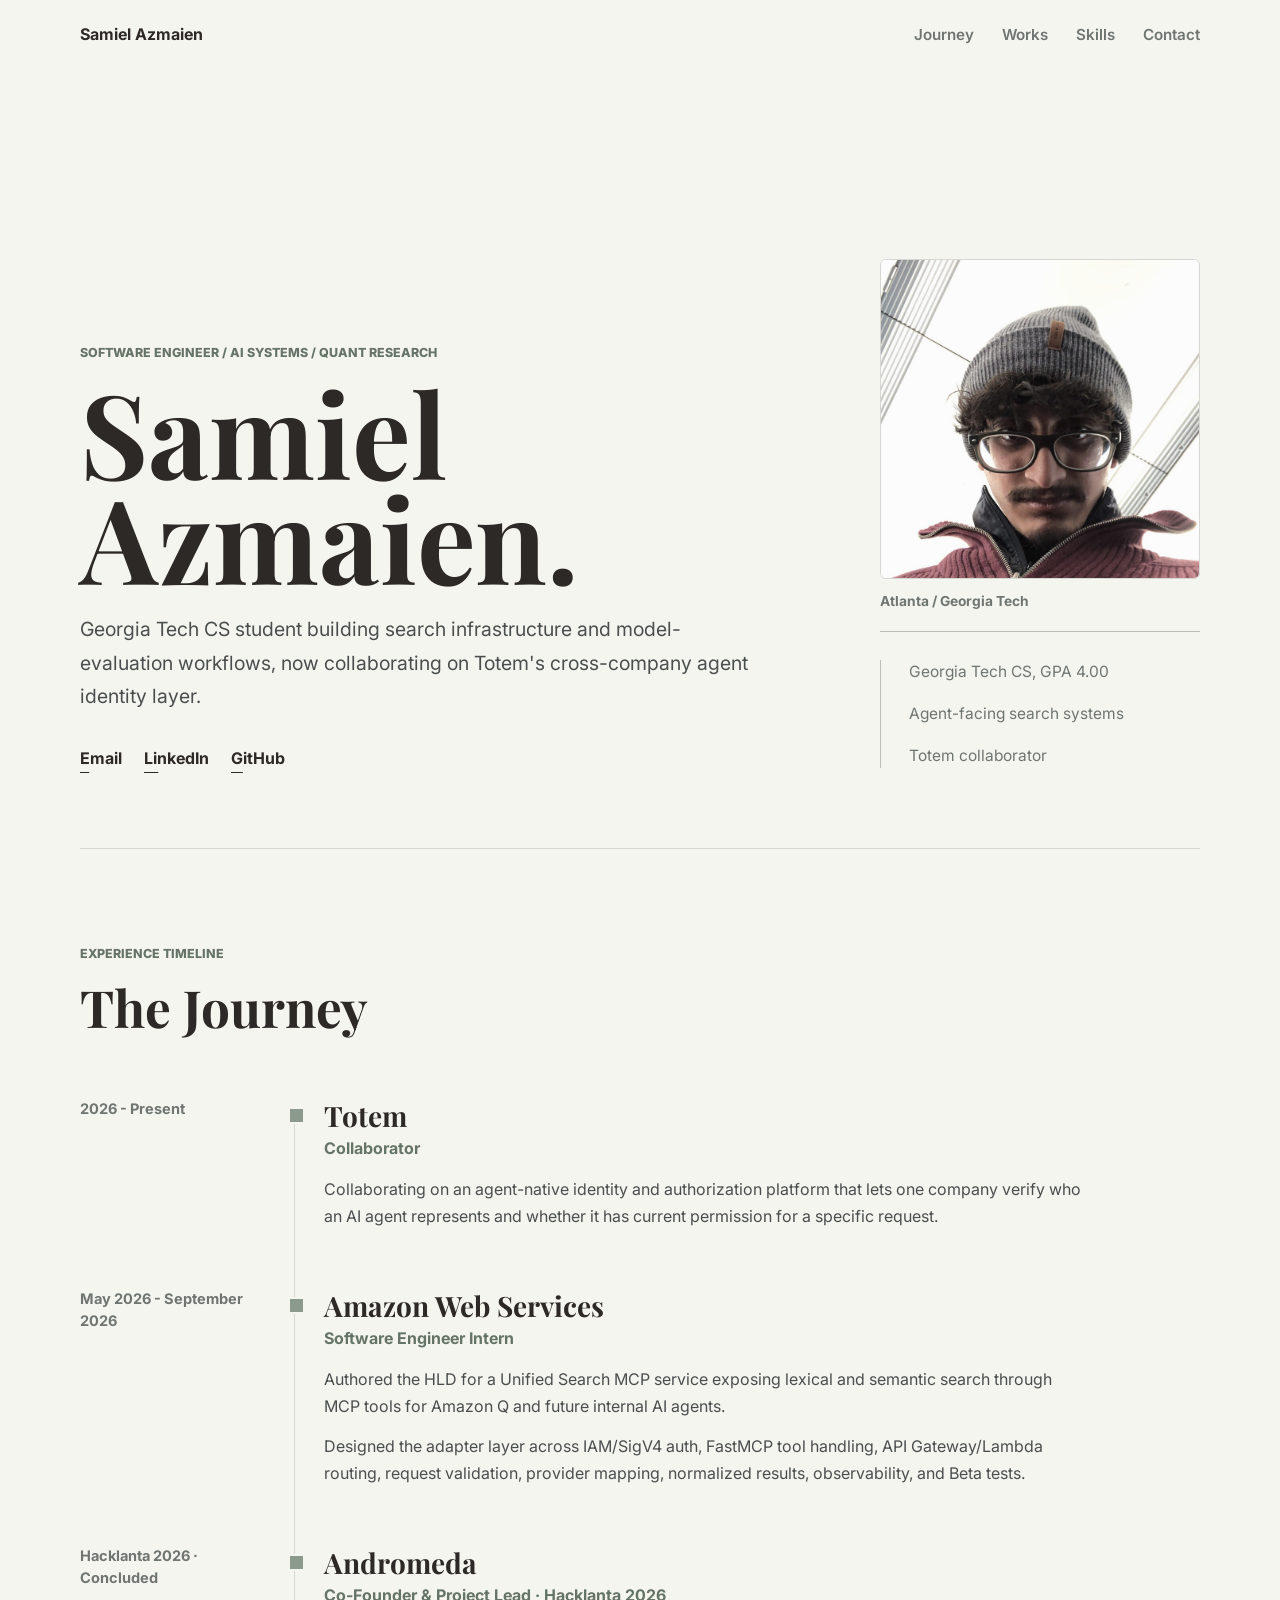
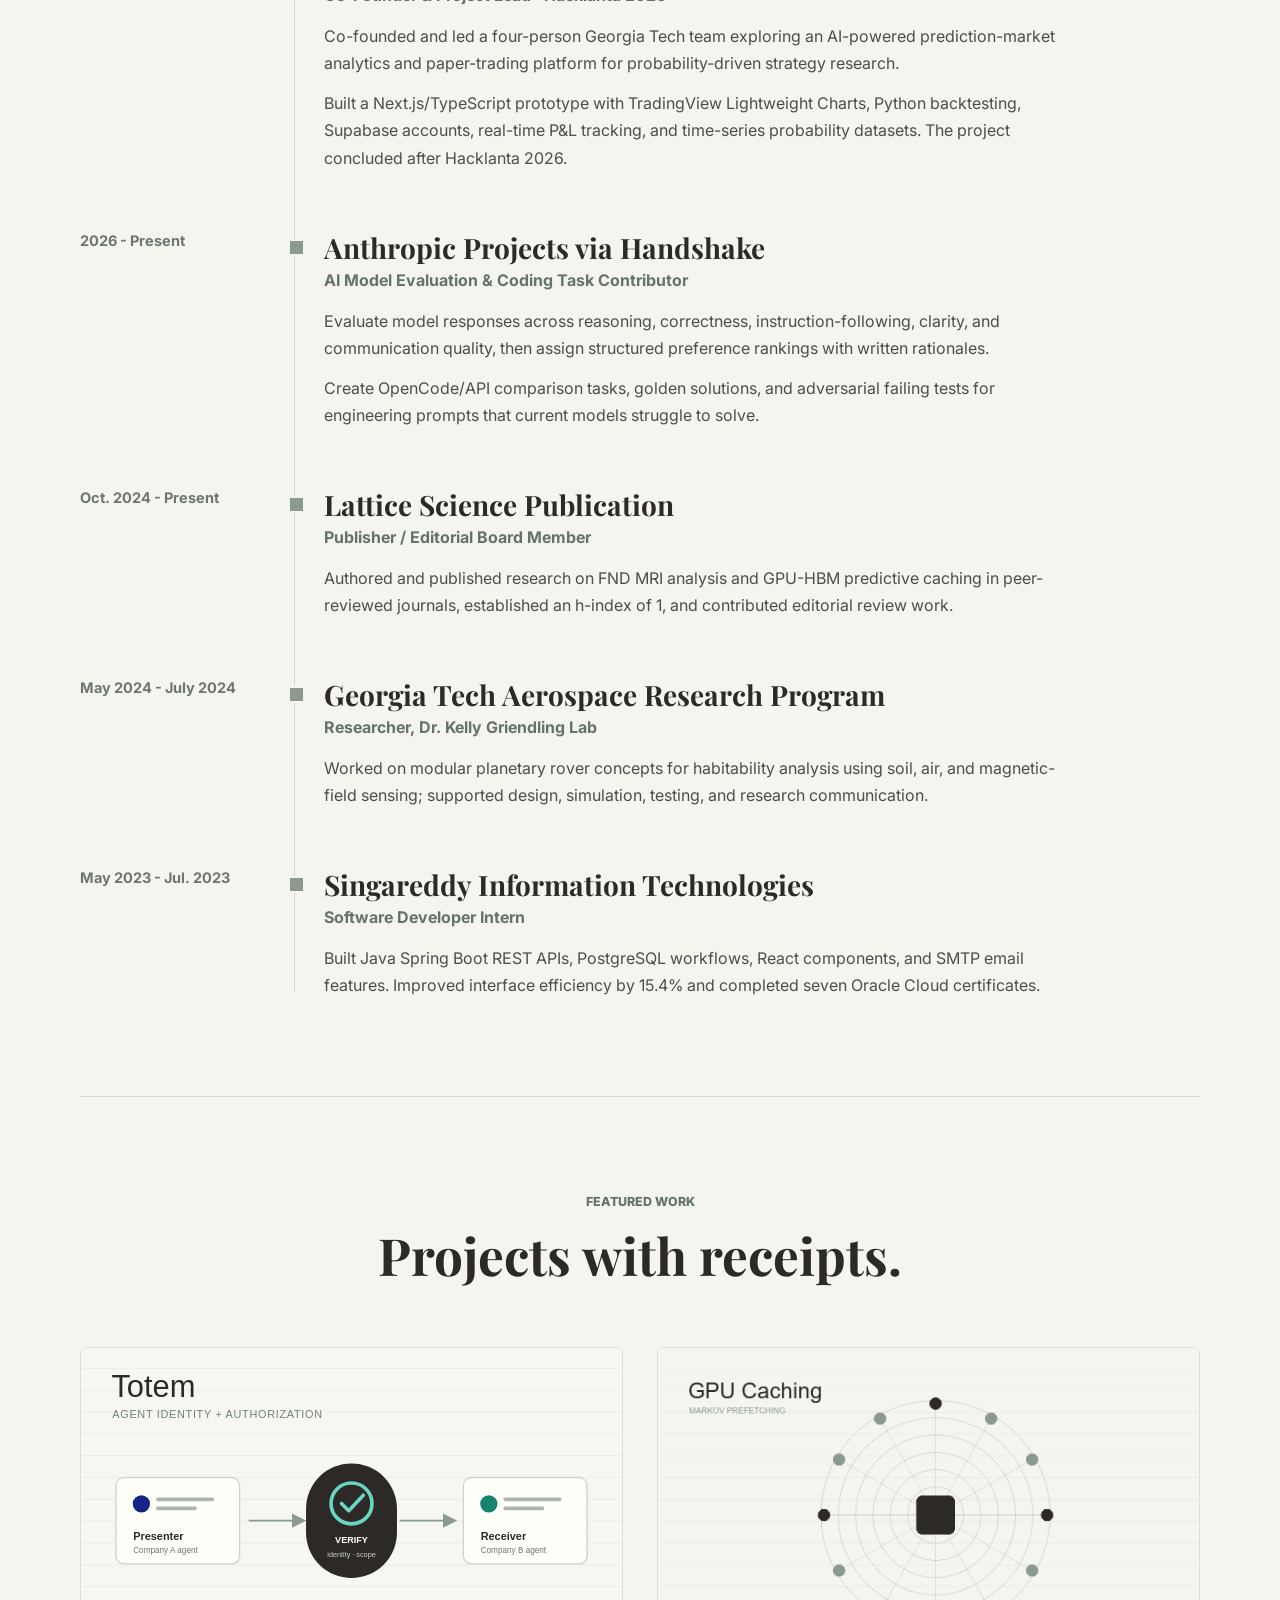
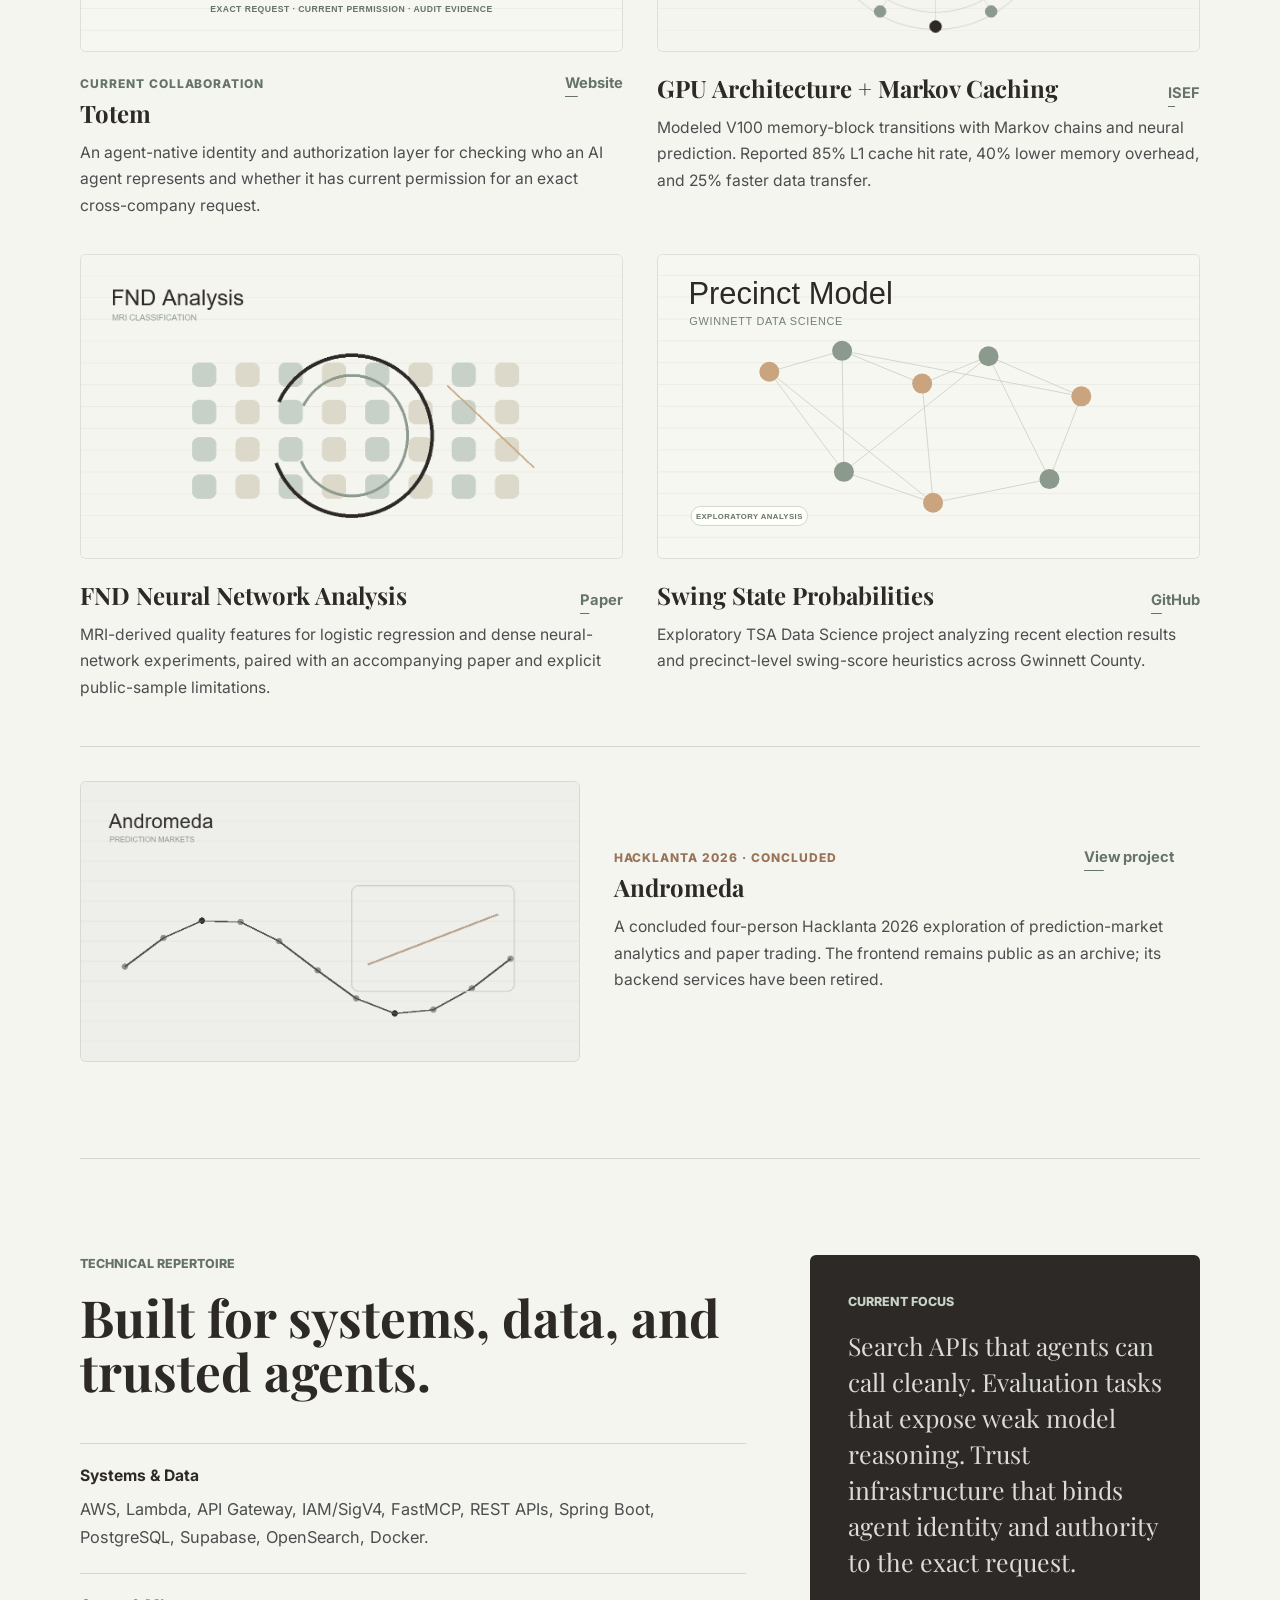
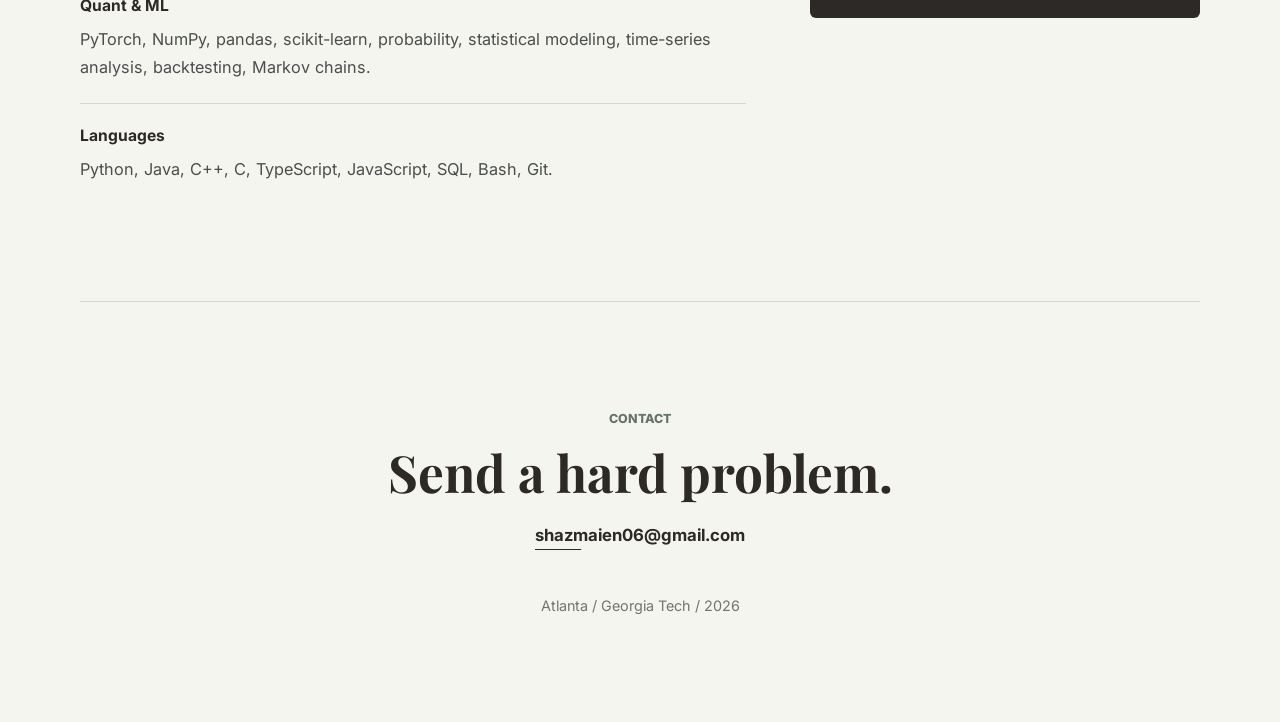
==== commit ee86d400: "Feature Totem and archive Andromeda" ====
--- a/site/index.html
+++ b/site/index.html
@@ -5,7 +5,7 @@
     <meta name="viewport" content="width=device-width, initial-scale=1" />
     <meta
       name="description"
-      content="Samiel Azmaien is a Georgia Tech CS student building search systems, model evaluation tasks, prediction-market software, and machine learning research."
+      content="Samiel Azmaien is a Georgia Tech CS student building search systems, model-evaluation workflows, agent identity infrastructure, and machine learning research."
     />
     <title>Samiel Azmaien</title>
     <link rel="preconnect" href="https://fonts.googleapis.com" />
@@ -35,8 +35,8 @@
           <p class="eyebrow">Software engineer / AI systems / Quant research</p>
           <h1 id="hero-title">Samiel<br />Azmaien.</h1>
           <p class="hero__lead">
-            Georgia Tech CS student building search infrastructure, model-evaluation workflows, and
-            prediction-market software with Andromeda.
+            Georgia Tech CS student building search infrastructure and model-evaluation workflows,
+            now collaborating on Totem's cross-company agent identity layer.
           </p>
           <div class="hero__actions" aria-label="Primary links">
             <a href="mailto:shazmaien06@gmail.com">Email</a>
@@ -54,7 +54,7 @@
           <aside class="hero__notes" aria-label="Current profile">
             <p>Georgia Tech CS, GPA 4.00</p>
             <p>Agent-facing search systems</p>
-            <p>Andromeda co-founder, 3-person team</p>
+            <p>Totem collaborator</p>
           </aside>
         </div>
       </section>
@@ -67,6 +67,18 @@
 
         <div class="journey-list">
           <article class="journey-item reveal">
+            <time datetime="2026">2026 - Present</time>
+            <div class="journey-copy">
+              <h3>Totem</h3>
+              <p class="role">Collaborator</p>
+              <p>
+                Collaborating on an agent-native identity and authorization platform that lets one company
+                verify who an AI agent represents and whether it has current permission for a specific request.
+              </p>
+            </div>
+          </article>
+
+          <article class="journey-item reveal">
             <time datetime="2026-05">May 2026 - September 2026</time>
             <div class="journey-copy">
               <h3>Amazon Web Services</h3>
@@ -83,17 +95,18 @@
           </article>
 
           <article class="journey-item reveal">
-            <time datetime="2026-05">May 2026 - Present</time>
+            <time datetime="2026">Hacklanta 2026 · Concluded</time>
             <div class="journey-copy">
               <h3>Andromeda</h3>
-              <p class="role">Co-Founder &amp; CEO</p>
-              <p>
-                Founded and lead a 3-person Georgia Tech team building an AI-powered prediction market analytics
-                and paper-trading platform for probability-driven strategy research.
-              </p>
-              <p>
-                Directing a Next.js/TypeScript MVP with TradingView Lightweight Charts, Python backtesting,
-                Supabase accounts, real-time P&amp;L tracking, and proprietary time-series probability datasets.
+              <p class="role">Co-Founder &amp; Project Lead · Hacklanta 2026</p>
+              <p>
+                Co-founded and led a four-person Georgia Tech team exploring an AI-powered prediction-market
+                analytics and paper-trading platform for probability-driven strategy research.
+              </p>
+              <p>
+                Built a Next.js/TypeScript prototype with TradingView Lightweight Charts, Python backtesting,
+                Supabase accounts, real-time P&amp;L tracking, and time-series probability datasets. The project
+                concluded after Hacklanta 2026.
               </p>
             </div>
           </article>
@@ -154,7 +167,7 @@
 
       <section class="section works" id="works" aria-labelledby="works-title">
         <div class="section-heading section-heading--center reveal">
-          <p class="eyebrow">Selected work</p>
+          <p class="eyebrow">Featured work</p>
           <h2 id="works-title">Projects with receipts.</h2>
         </div>
 
@@ -162,22 +175,25 @@
           <article class="work-card reveal">
             <a
               class="preview"
-              href="https://andromeda-mhwofeqi1-kp30s-projects.vercel.app/"
-              target="_blank"
-              rel="noreferrer"
-              aria-label="Open the private Andromeda preview"
-            >
-              <img src="./assets/preview-andromeda.png" alt="Andromeda project preview" />
+              href="https://totemlayer.com/"
+              target="_blank"
+              rel="noreferrer"
+              aria-label="Open the Totem website"
+            >
+              <img src="./assets/preview-totem.svg" alt="Diagram of Totem agent identity verification" />
             </a>
             <div class="work-card__heading">
-              <h3>Andromeda</h3>
-              <a href="https://andromeda-mhwofeqi1-kp30s-projects.vercel.app/" target="_blank" rel="noreferrer">
-                Private preview
+              <div>
+                <p class="work-card__status">Current collaboration</p>
+                <h3>Totem</h3>
+              </div>
+              <a href="https://totemlayer.com/" target="_blank" rel="noreferrer">
+                Website
               </a>
             </div>
             <p>
-              Prediction market analytics and paper trading with Next.js, Supabase, TradingView charts, Python
-              backtesting, and real-time P&amp;L.
+              An agent-native identity and authorization layer for checking who an AI agent represents and
+              whether it has current permission for an exact cross-company request.
             </p>
           </article>
 
@@ -241,7 +257,7 @@
               rel="noreferrer"
               aria-label="Open TSA data science source"
             >
-              <img src="./assets/preview-data.png" alt="Gwinnett precinct data science project preview" />
+              <img src="./assets/preview-data.svg" alt="Gwinnett precinct data science project preview" />
             </a>
             <div class="work-card__heading">
               <h3>Swing State Probabilities</h3>
@@ -254,13 +270,40 @@
               swing-score heuristics across Gwinnett County.
             </p>
           </article>
+
+          <article class="work-card work-card--archive reveal">
+            <a
+              class="preview"
+              href="https://andromeda-neon-six.vercel.app/"
+              target="_blank"
+              rel="noreferrer"
+              aria-label="Open the concluded Andromeda project"
+            >
+              <img src="./assets/preview-andromeda.png" alt="Andromeda prediction-market project preview" />
+            </a>
+            <div class="work-card__body">
+              <div class="work-card__heading">
+                <div>
+                  <p class="work-card__status work-card__status--ended">Hacklanta 2026 · Concluded</p>
+                  <h3>Andromeda</h3>
+                </div>
+                <a href="https://andromeda-neon-six.vercel.app/" target="_blank" rel="noreferrer">
+                  View project
+                </a>
+              </div>
+              <p>
+                A concluded four-person Hacklanta 2026 exploration of prediction-market analytics and paper
+                trading. The frontend remains public as an archive; its backend services have been retired.
+              </p>
+            </div>
+          </article>
         </div>
       </section>
 
       <section class="section repertoire" id="repertoire" aria-labelledby="repertoire-title">
         <div class="repertoire__copy reveal">
           <p class="eyebrow">Technical repertoire</p>
-          <h2 id="repertoire-title">Built for systems, data, and markets.</h2>
+          <h2 id="repertoire-title">Built for systems, data, and trusted agents.</h2>
           <div class="skill-group">
             <h3>Systems &amp; Data</h3>
             <p>AWS, Lambda, API Gateway, IAM/SigV4, FastMCP, REST APIs, Spring Boot, PostgreSQL, Supabase, OpenSearch, Docker.</p>
@@ -278,8 +321,8 @@
         <aside class="focus-panel reveal">
           <p class="eyebrow">Current focus</p>
           <p>
-            Search APIs that agents can call cleanly. Evaluation tasks that expose weak model reasoning. Market
-            tools that turn noisy public data into testable probability estimates.
+            Search APIs that agents can call cleanly. Evaluation tasks that expose weak model reasoning. Trust
+            infrastructure that binds agent identity and authority to the exact request.
           </p>
         </aside>
       </section>
--- a/site/styles.css
+++ b/site/styles.css
@@ -373,6 +373,24 @@
   margin-bottom: 12px;
 }
 
+.work-card__heading > div {
+  min-width: 0;
+}
+
+.work-card p.work-card__status {
+  margin-bottom: 6px;
+  color: #657466;
+  font-size: 0.75rem;
+  font-weight: 800;
+  letter-spacing: 0.08em;
+  line-height: 1.4;
+  text-transform: uppercase;
+}
+
+.work-card p.work-card__status--ended {
+  color: #9a7459;
+}
+
 .work-card h3 {
   margin-bottom: 0;
   color: var(--ink);
@@ -394,6 +412,26 @@
   color: var(--slate);
   font-size: 0.98rem;
   line-height: 1.7;
+}
+
+.work-card--archive {
+  grid-column: 1 / -1;
+  display: grid;
+  grid-template-columns: minmax(0, 0.92fr) minmax(0, 1.08fr);
+  gap: 34px;
+  align-items: center;
+  margin-top: 10px;
+  padding-top: 34px;
+  border-top: 1px solid var(--line);
+}
+
+.work-card--archive .preview {
+  margin-bottom: 0;
+  filter: saturate(0.65) contrast(0.94);
+}
+
+.work-card--archive .work-card__body {
+  max-width: 560px;
 }
 
 .repertoire {
@@ -592,6 +630,19 @@
     grid-template-columns: 1fr;
   }
 
+  .work-card--archive {
+    grid-column: auto;
+    grid-template-columns: 1fr;
+    gap: 0;
+    margin-top: 0;
+    padding-top: 0;
+    border-top: 0;
+  }
+
+  .work-card--archive .preview {
+    margin-bottom: 22px;
+  }
+
   .hero__profile {
     gap: 24px;
   }
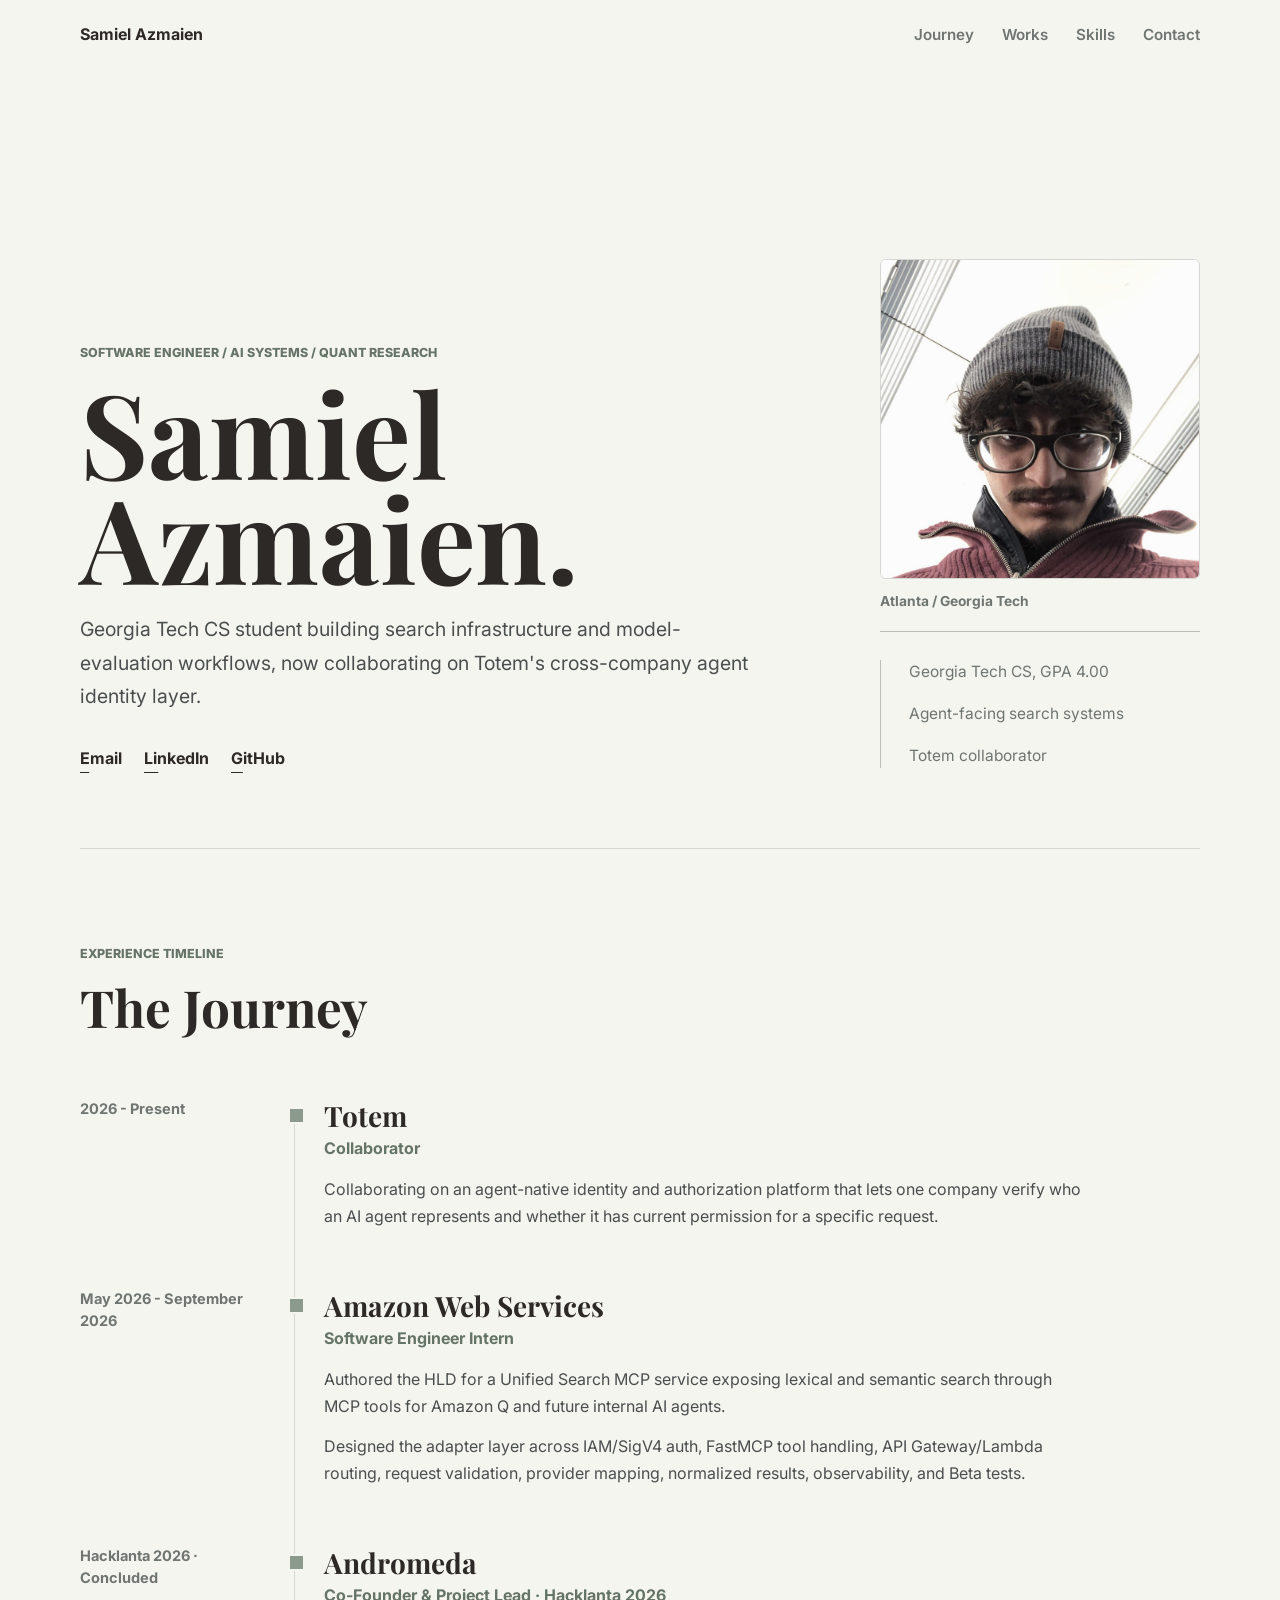
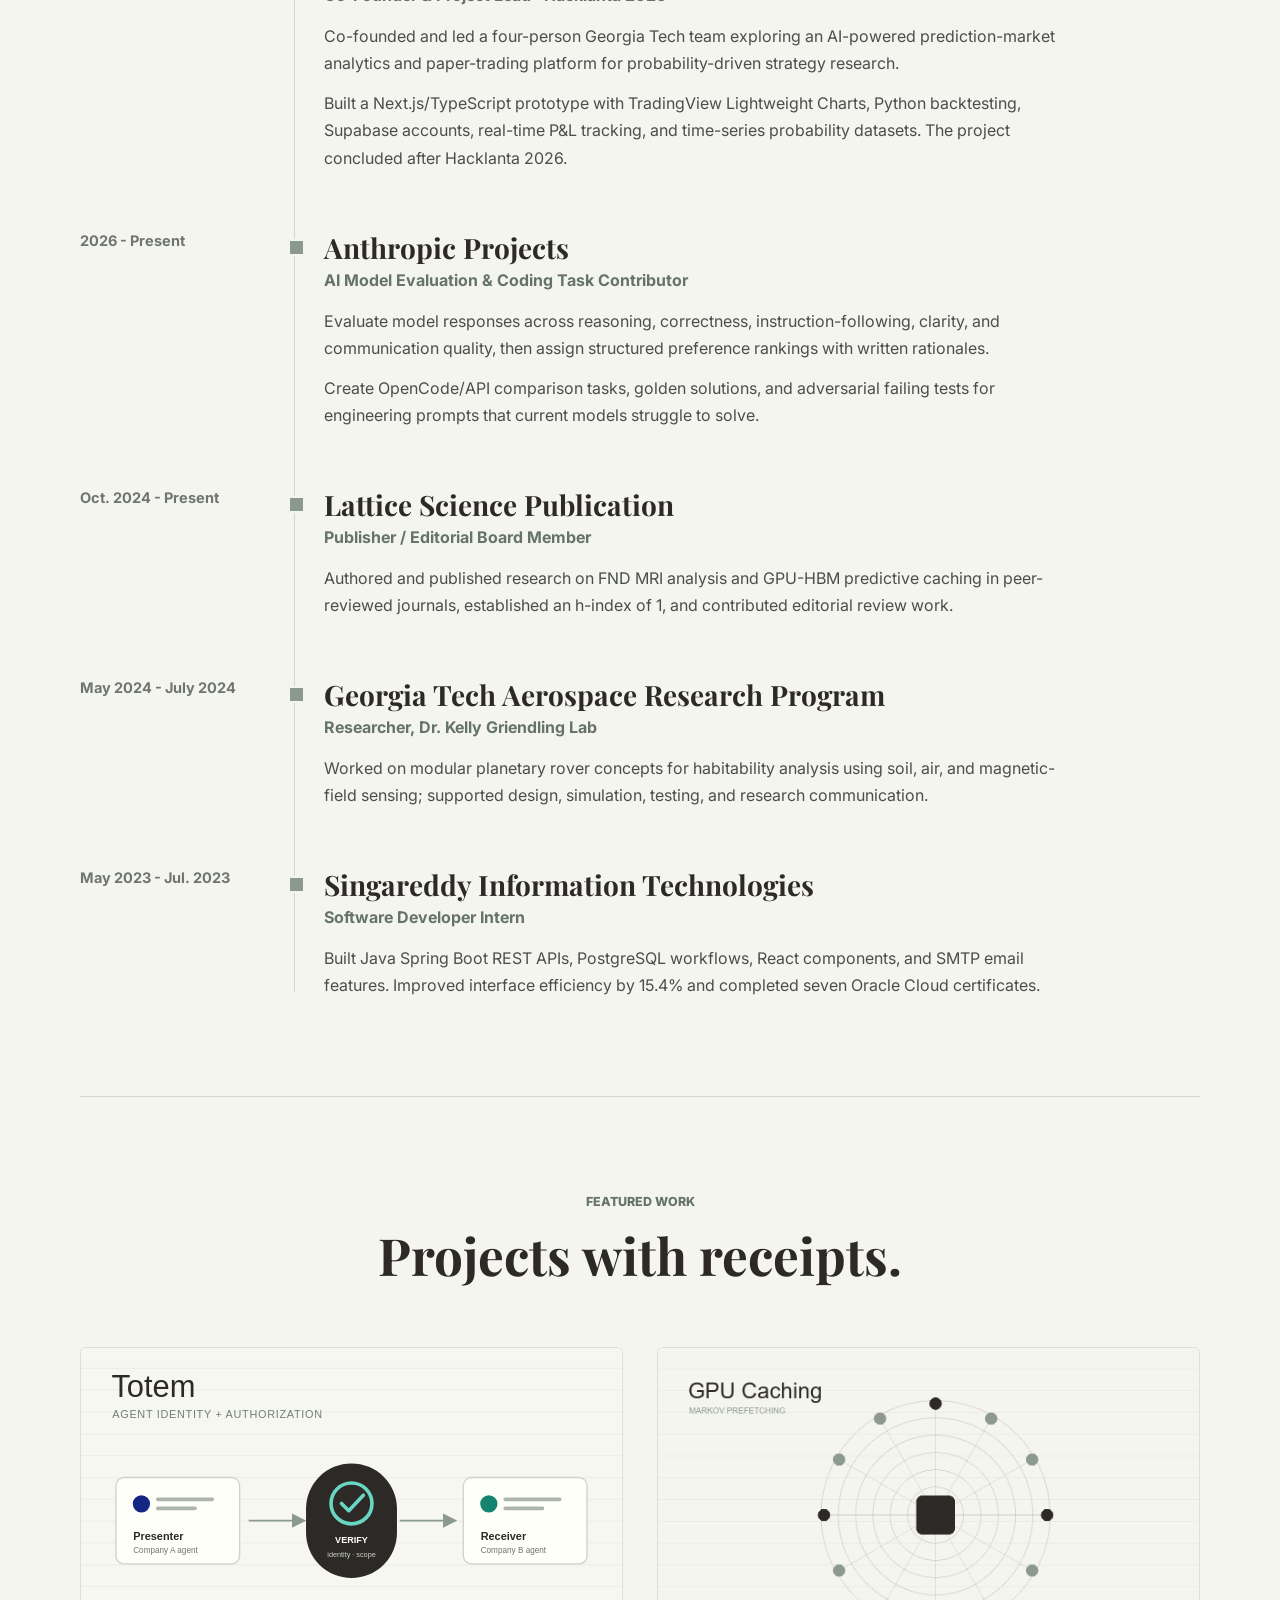
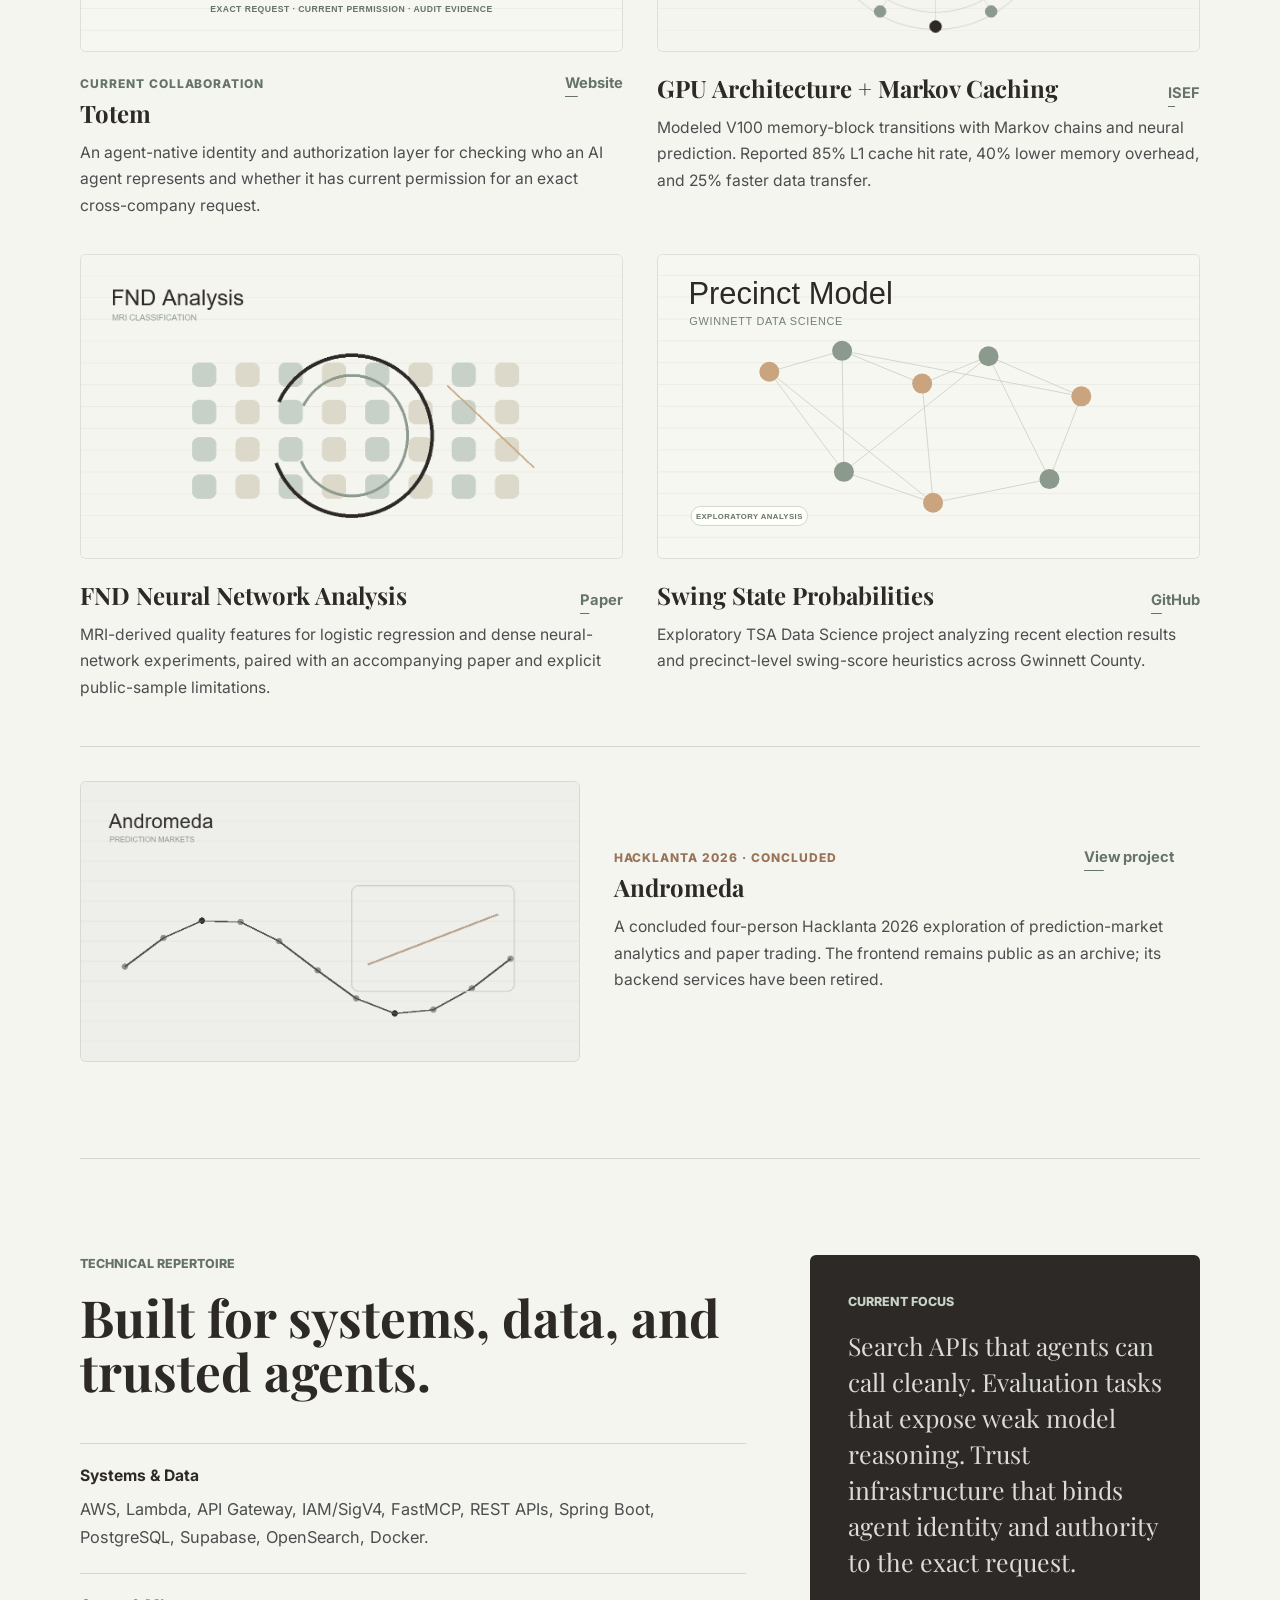
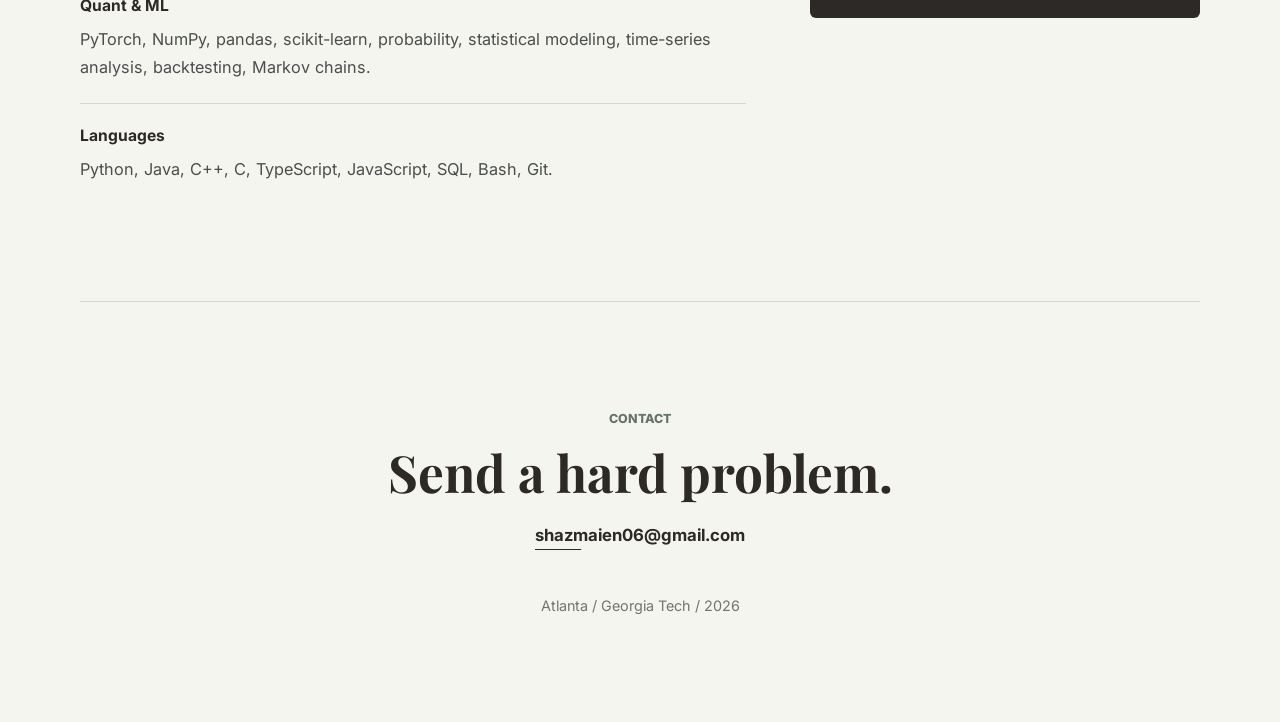
==== commit 54345fb8: "Remove Handshake attribution from portfolio" ====
--- a/site/index.html
+++ b/site/index.html
@@ -114,7 +114,7 @@
           <article class="journey-item reveal">
             <time datetime="2026">2026 - Present</time>
             <div class="journey-copy">
-              <h3>Anthropic Projects via Handshake</h3>
+              <h3>Anthropic Projects</h3>
               <p class="role">AI Model Evaluation &amp; Coding Task Contributor</p>
               <p>
                 Evaluate model responses across reasoning, correctness, instruction-following, clarity, and
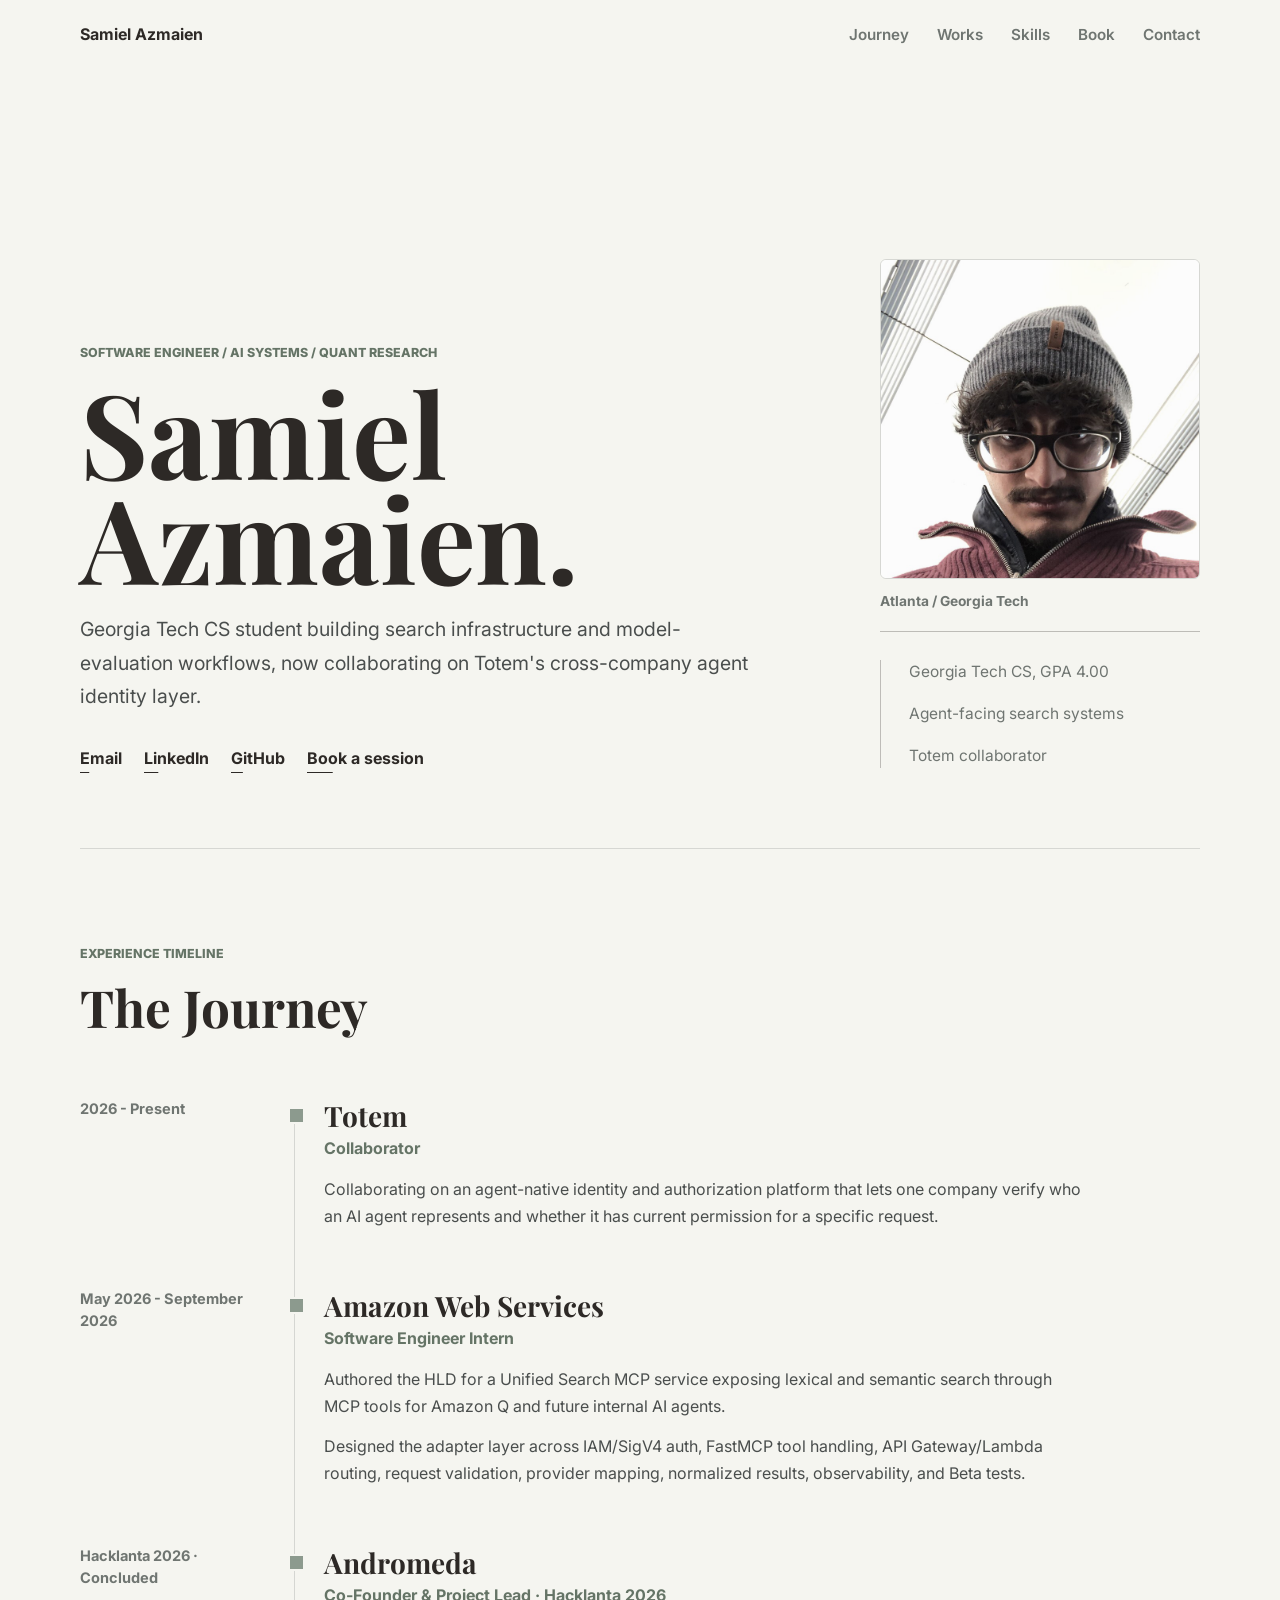
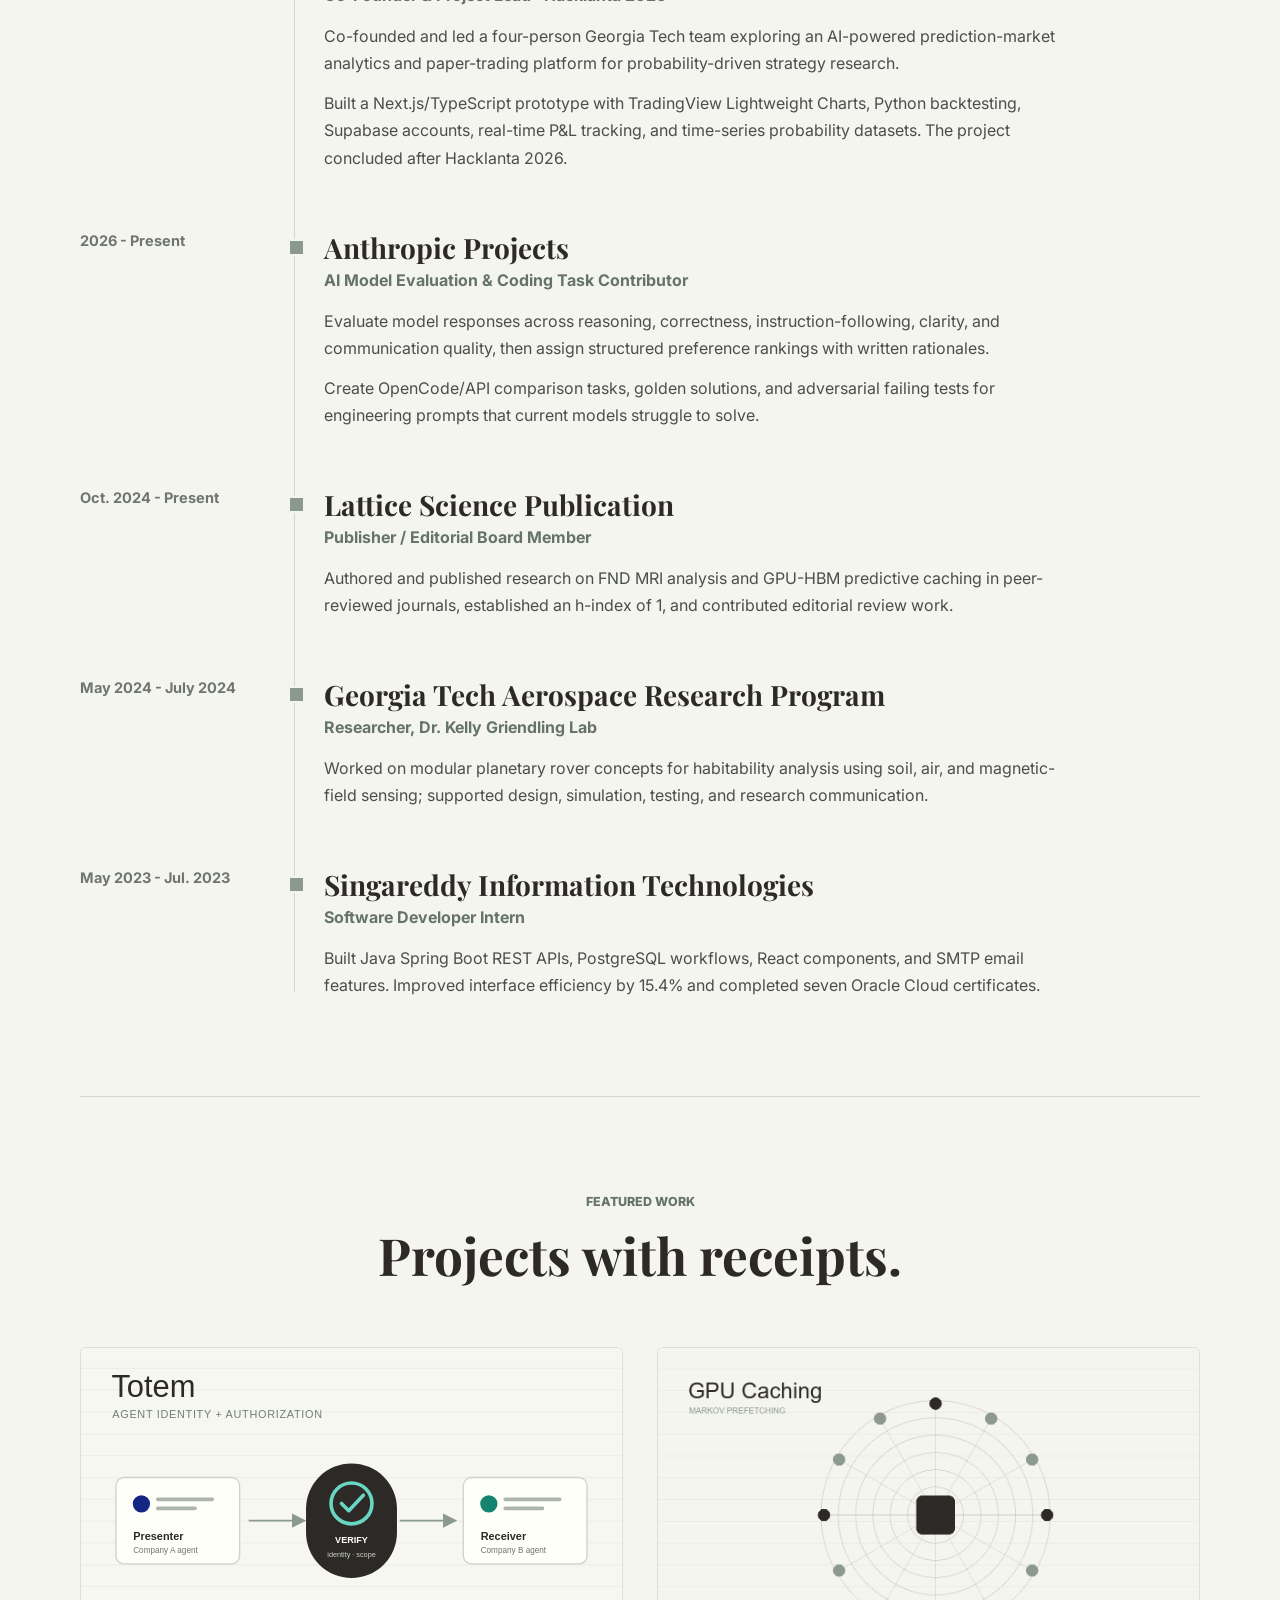
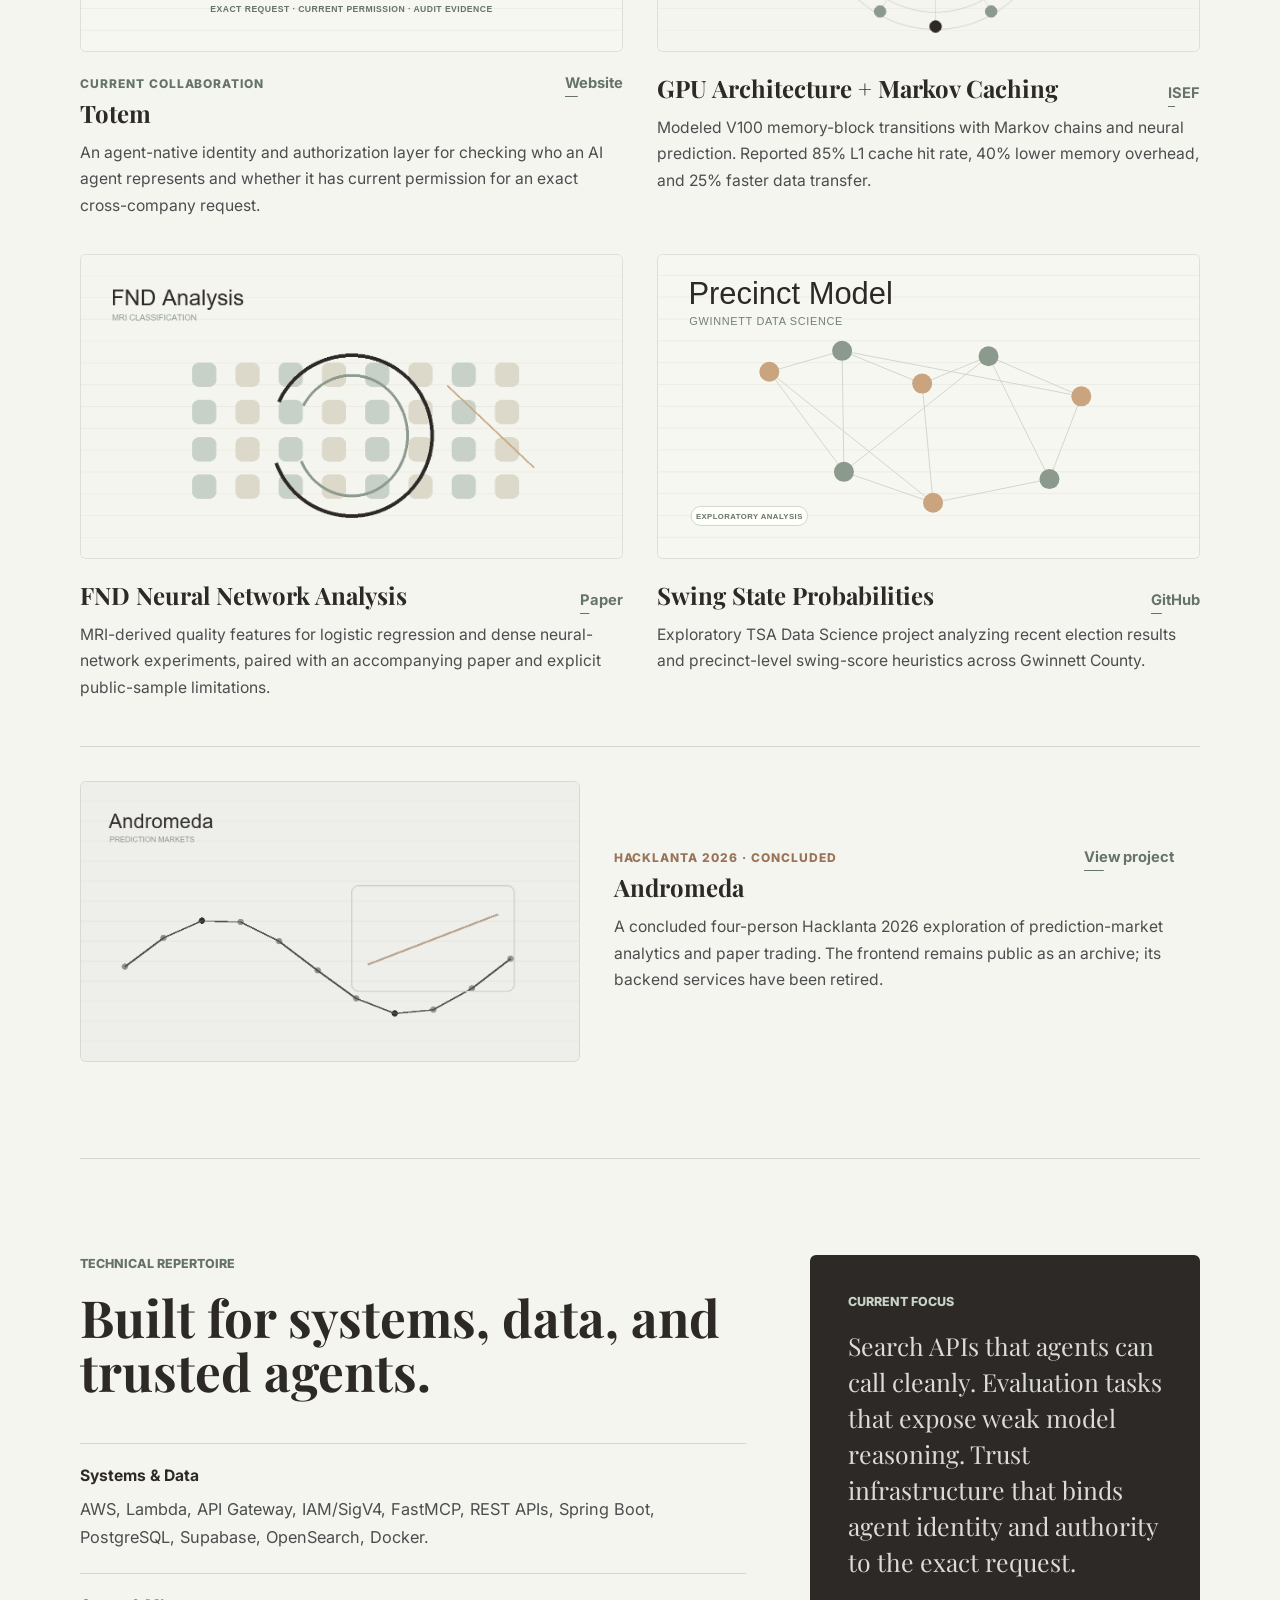
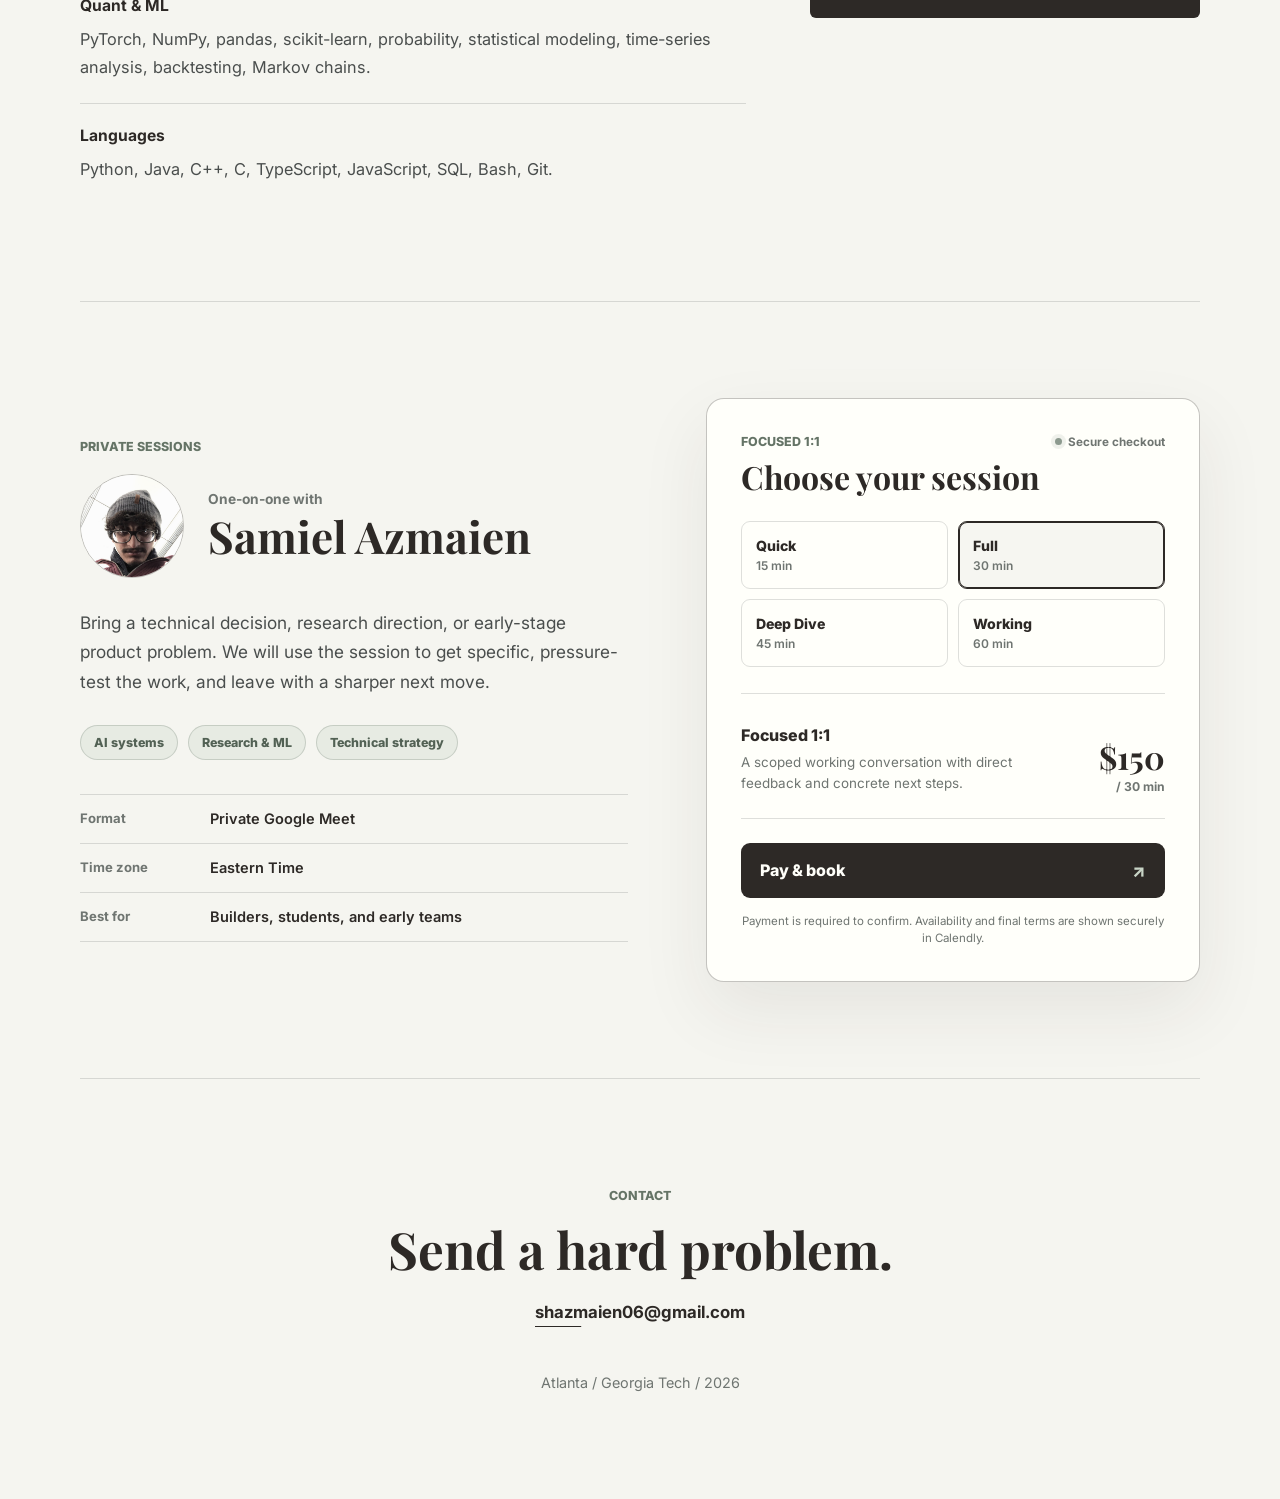
==== commit c3a12314: "Add paid consultation booking experience" ====
--- a/site/index.html
+++ b/site/index.html
@@ -24,6 +24,7 @@
           <a href="#journey">Journey</a>
           <a href="#works">Works</a>
           <a href="#repertoire">Skills</a>
+          <a href="#book">Book</a>
           <a href="#contact">Contact</a>
         </div>
       </nav>
@@ -42,6 +43,7 @@
             <a href="mailto:shazmaien06@gmail.com">Email</a>
             <a href="https://www.linkedin.com/in/samiel-azmaien/" target="_blank" rel="noreferrer">LinkedIn</a>
             <a href="https://github.com/samiel-azmaien" target="_blank" rel="noreferrer">GitHub</a>
+            <a href="#book">Book a session</a>
           </div>
         </div>
 
@@ -327,6 +329,141 @@
         </aside>
       </section>
 
+      <section class="section booking" id="book" aria-labelledby="booking-title">
+        <div class="booking__profile reveal">
+          <p class="eyebrow">Private sessions</p>
+          <div class="booking__identity">
+            <img src="./assets/samiel-portrait.jpg" alt="Portrait of Samiel Azmaien" />
+            <div>
+              <p class="booking__kicker">One-on-one with</p>
+              <h2 id="booking-title">Samiel Azmaien</h2>
+            </div>
+          </div>
+
+          <p class="booking__intro">
+            Bring a technical decision, research direction, or early-stage product problem. We will use the
+            session to get specific, pressure-test the work, and leave with a sharper next move.
+          </p>
+
+          <div class="booking__tags" aria-label="Session specialties">
+            <span>AI systems</span>
+            <span>Research &amp; ML</span>
+            <span>Technical strategy</span>
+          </div>
+
+          <dl class="booking__details">
+            <div>
+              <dt>Format</dt>
+              <dd>Private Google Meet</dd>
+            </div>
+            <div>
+              <dt>Time zone</dt>
+              <dd>Eastern Time</dd>
+            </div>
+            <div>
+              <dt>Best for</dt>
+              <dd>Builders, students, and early teams</dd>
+            </div>
+          </dl>
+        </div>
+
+        <aside class="booking-card reveal" aria-labelledby="session-heading">
+          <div class="booking-card__topline">
+            <p class="eyebrow">Focused 1:1</p>
+            <span class="booking-card__secure">Secure checkout</span>
+          </div>
+          <h3 id="session-heading">Choose your session</h3>
+
+          <div class="session-options" role="tablist" aria-label="Meeting duration">
+            <button
+              class="session-option"
+              type="button"
+              role="tab"
+              aria-selected="false"
+              tabindex="-1"
+              data-duration="15 min"
+              data-title="Quick Consult"
+              data-description="One focused question, a fast review, or a decisive second opinion."
+              data-price="$75"
+              data-url="https://calendly.com/samiel-totemlayer/15min"
+            >
+              <span>Quick</span>
+              <small>15 min</small>
+            </button>
+            <button
+              class="session-option is-active"
+              type="button"
+              role="tab"
+              aria-selected="true"
+              data-duration="30 min"
+              data-title="Focused 1:1"
+              data-description="A scoped working conversation with direct feedback and concrete next steps."
+              data-price="$150"
+              data-url="https://calendly.com/samiel-totemlayer/30min"
+            >
+              <span>Full</span>
+              <small>30 min</small>
+            </button>
+            <button
+              class="session-option"
+              type="button"
+              role="tab"
+              aria-selected="false"
+              tabindex="-1"
+              data-duration="45 min"
+              data-title="Deep Dive"
+              data-description="A deeper technical, research, or product review with room to unpack tradeoffs."
+              data-price="$200"
+              data-url="https://calendly.com/samiel-totemlayer/45min"
+            >
+              <span>Deep Dive</span>
+              <small>45 min</small>
+            </button>
+            <button
+              class="session-option"
+              type="button"
+              role="tab"
+              aria-selected="false"
+              tabindex="-1"
+              data-duration="60 min"
+              data-title="Working Session"
+              data-description="An extended working block for architecture, implementation, or project strategy."
+              data-price="$250"
+              data-url="https://calendly.com/samiel-totemlayer/60min"
+            >
+              <span>Working</span>
+              <small>60 min</small>
+            </button>
+          </div>
+
+          <div class="session-summary" role="tabpanel" aria-live="polite">
+            <div>
+              <p class="session-summary__label" data-session-title>Focused 1:1</p>
+              <p class="session-summary__description" data-session-description>
+                A scoped working conversation with direct feedback and concrete next steps.
+              </p>
+            </div>
+            <div class="session-price">
+              <strong data-session-price>$150</strong>
+              <span data-session-duration>/ 30 min</span>
+            </div>
+          </div>
+
+          <a
+            class="booking-card__cta"
+            href="https://calendly.com/samiel-totemlayer/30min"
+            target="_blank"
+            rel="noreferrer"
+            data-booking-link
+          >
+            Pay &amp; book <span aria-hidden="true">↗</span>
+          </a>
+          <p class="booking-card__note">
+            Payment is required to confirm. Availability and final terms are shown securely in Calendly.
+          </p>
+        </aside>
+      </section>
+
       <footer class="section footer" id="contact">
         <div class="footer__inner reveal">
           <p class="eyebrow">Contact</p>
--- a/site/styles.css
+++ b/site/styles.css
@@ -484,6 +484,283 @@
   line-height: 1.45;
 }
 
+.booking {
+  display: grid;
+  grid-template-columns: minmax(0, 1fr) minmax(420px, 0.9fr);
+  gap: 78px;
+  align-items: center;
+  border-bottom: 1px solid var(--line);
+}
+
+.booking__profile {
+  max-width: 590px;
+}
+
+.booking__identity {
+  display: flex;
+  align-items: center;
+  gap: 24px;
+  margin-bottom: 30px;
+}
+
+.booking__identity img {
+  width: 104px;
+  height: 104px;
+  flex: 0 0 104px;
+  border: 1px solid var(--line-strong);
+  border-radius: 50%;
+  object-fit: cover;
+  object-position: center 44%;
+  filter: saturate(0.86) contrast(0.98);
+}
+
+.booking__identity h2 {
+  font-size: 2.75rem;
+}
+
+.booking__kicker {
+  margin-bottom: 6px;
+  color: var(--muted);
+  font-size: 0.86rem;
+  font-weight: 700;
+}
+
+.booking__intro {
+  margin-bottom: 28px;
+  color: var(--slate);
+  font-size: 1.08rem;
+  line-height: 1.72;
+}
+
+.booking__tags {
+  display: flex;
+  flex-wrap: wrap;
+  gap: 10px;
+  margin-bottom: 34px;
+}
+
+.booking__tags span {
+  padding: 9px 13px;
+  border: 1px solid rgba(101, 116, 102, 0.25);
+  border-radius: 999px;
+  background: rgba(200, 212, 198, 0.3);
+  color: #526154;
+  font-size: 0.78rem;
+  font-weight: 800;
+}
+
+.booking__details {
+  margin: 0;
+  border-top: 1px solid var(--line);
+}
+
+.booking__details > div {
+  display: grid;
+  grid-template-columns: 110px minmax(0, 1fr);
+  gap: 20px;
+  padding: 15px 0;
+  border-bottom: 1px solid var(--line);
+}
+
+.booking__details dt {
+  color: var(--muted);
+  font-size: 0.82rem;
+  font-weight: 700;
+}
+
+.booking__details dd {
+  margin: 0;
+  color: var(--ink);
+  font-size: 0.91rem;
+  font-weight: 600;
+}
+
+.booking-card {
+  padding: 34px;
+  border: 1px solid var(--line-strong);
+  border-radius: 18px;
+  background: var(--paper);
+  box-shadow: 0 28px 70px rgba(45, 41, 38, 0.08);
+}
+
+.booking-card__topline {
+  display: flex;
+  align-items: center;
+  justify-content: space-between;
+  gap: 18px;
+  margin-bottom: 8px;
+}
+
+.booking-card__topline .eyebrow {
+  margin-bottom: 0;
+}
+
+.booking-card__secure {
+  display: inline-flex;
+  align-items: center;
+  gap: 6px;
+  color: var(--muted);
+  font-size: 0.73rem;
+  font-weight: 700;
+}
+
+.booking-card__secure::before {
+  content: "";
+  width: 7px;
+  height: 7px;
+  border-radius: 50%;
+  background: var(--sage);
+  box-shadow: 0 0 0 4px rgba(140, 154, 142, 0.14);
+}
+
+.booking-card h3 {
+  margin-bottom: 25px;
+  color: var(--ink);
+  font-family: "Playfair Display", Georgia, serif;
+  font-size: 2rem;
+  line-height: 1.16;
+}
+
+.session-options {
+  display: grid;
+  grid-template-columns: repeat(2, minmax(0, 1fr));
+  gap: 10px;
+  margin-bottom: 26px;
+}
+
+.session-option {
+  min-width: 0;
+  padding: 15px 14px;
+  border: 1px solid var(--line);
+  border-radius: 9px;
+  background: transparent;
+  color: var(--ink);
+  cursor: pointer;
+  font: inherit;
+  text-align: left;
+  transition:
+    border-color 160ms ease,
+    background 160ms ease,
+    transform 160ms ease;
+}
+
+.session-option:hover {
+  border-color: var(--line-strong);
+  transform: translateY(-1px);
+}
+
+.session-option.is-active {
+  border-color: var(--ink);
+  background: rgba(245, 245, 240, 0.86);
+  box-shadow: inset 0 0 0 1px var(--ink);
+}
+
+.session-option:focus-visible,
+.booking-card__cta:focus-visible {
+  outline: 3px solid rgba(101, 116, 102, 0.36);
+  outline-offset: 3px;
+}
+
+.session-option span,
+.session-option small {
+  display: block;
+}
+
+.session-option span {
+  margin-bottom: 4px;
+  font-size: 0.88rem;
+  font-weight: 800;
+}
+
+.session-option small {
+  color: var(--muted);
+  font-size: 0.75rem;
+  font-weight: 600;
+}
+
+.session-summary {
+  display: grid;
+  grid-template-columns: minmax(0, 1fr) auto;
+  gap: 24px;
+  align-items: end;
+  min-height: 126px;
+  padding: 24px 0;
+  border-top: 1px solid var(--line);
+  border-bottom: 1px solid var(--line);
+}
+
+.session-summary__label {
+  margin-bottom: 7px;
+  color: var(--ink);
+  font-weight: 800;
+}
+
+.session-summary__description {
+  max-width: 290px;
+  margin-bottom: 0;
+  color: var(--muted);
+  font-size: 0.84rem;
+  line-height: 1.55;
+}
+
+.session-price {
+  color: var(--ink);
+  text-align: right;
+  white-space: nowrap;
+}
+
+.session-price strong,
+.session-price span {
+  display: block;
+}
+
+.session-price strong {
+  font-family: "Playfair Display", Georgia, serif;
+  font-size: 2rem;
+  line-height: 1;
+}
+
+.session-price span {
+  margin-top: 6px;
+  color: var(--muted);
+  font-size: 0.76rem;
+  font-weight: 700;
+}
+
+.booking-card__cta {
+  display: flex;
+  align-items: center;
+  justify-content: space-between;
+  width: 100%;
+  margin-top: 24px;
+  padding: 17px 19px;
+  border-radius: 9px;
+  background: var(--ink);
+  color: var(--paper);
+  font-weight: 800;
+  transition:
+    background 160ms ease,
+    transform 160ms ease;
+}
+
+.booking-card__cta:hover {
+  background: #161412;
+  transform: translateY(-1px);
+}
+
+.booking-card__cta span {
+  color: #c8d4c6;
+  font-size: 1.1rem;
+}
+
+.booking-card__note {
+  margin: 15px 0 0;
+  color: var(--muted);
+  font-size: 0.72rem;
+  line-height: 1.5;
+  text-align: center;
+}
+
 .footer {
   min-height: 420px;
   display: grid;
@@ -536,9 +813,18 @@
 
 @media (max-width: 980px) {
   .hero,
-  .repertoire {
+  .repertoire,
+  .booking {
     grid-template-columns: 1fr;
     gap: 44px;
+  }
+
+  .booking__profile {
+    max-width: 700px;
+  }
+
+  .booking-card {
+    width: min(100%, 650px);
   }
 
   .hero {
@@ -690,6 +976,10 @@
   .focus-panel p:last-child {
     font-size: 1.28rem;
   }
+
+  .booking__identity h2 {
+    font-size: 2.35rem;
+  }
 }
 
 @media (max-width: 430px) {
@@ -706,4 +996,37 @@
     flex-direction: column;
     gap: 8px;
   }
-}
+
+  .booking__identity {
+    align-items: flex-start;
+    flex-direction: column;
+  }
+
+  .booking__identity img {
+    width: 88px;
+    height: 88px;
+    flex-basis: 88px;
+  }
+
+  .booking-card {
+    padding: 24px 18px;
+    border-radius: 14px;
+  }
+
+  .session-options {
+    gap: 8px;
+  }
+
+  .session-option {
+    padding: 13px 11px;
+  }
+
+  .session-summary {
+    grid-template-columns: 1fr;
+    gap: 18px;
+  }
+
+  .session-price {
+    text-align: left;
+  }
+}
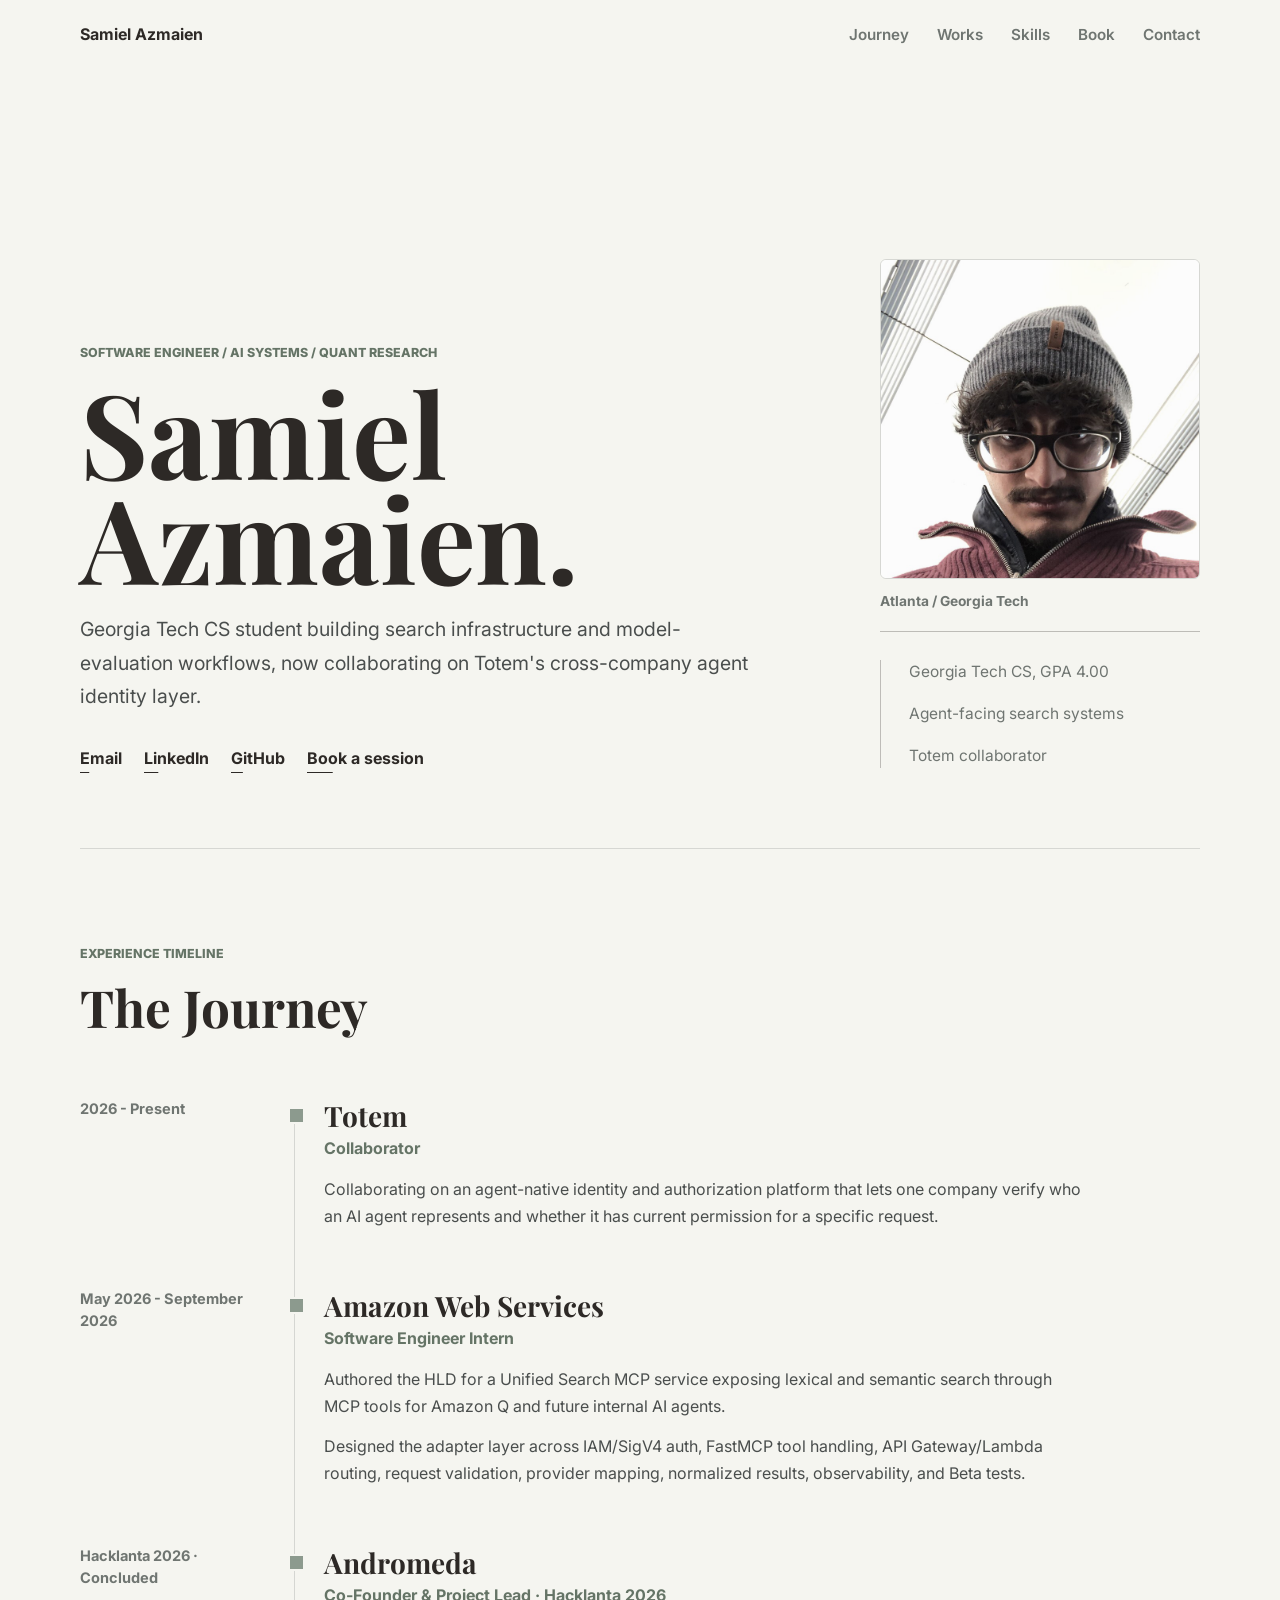
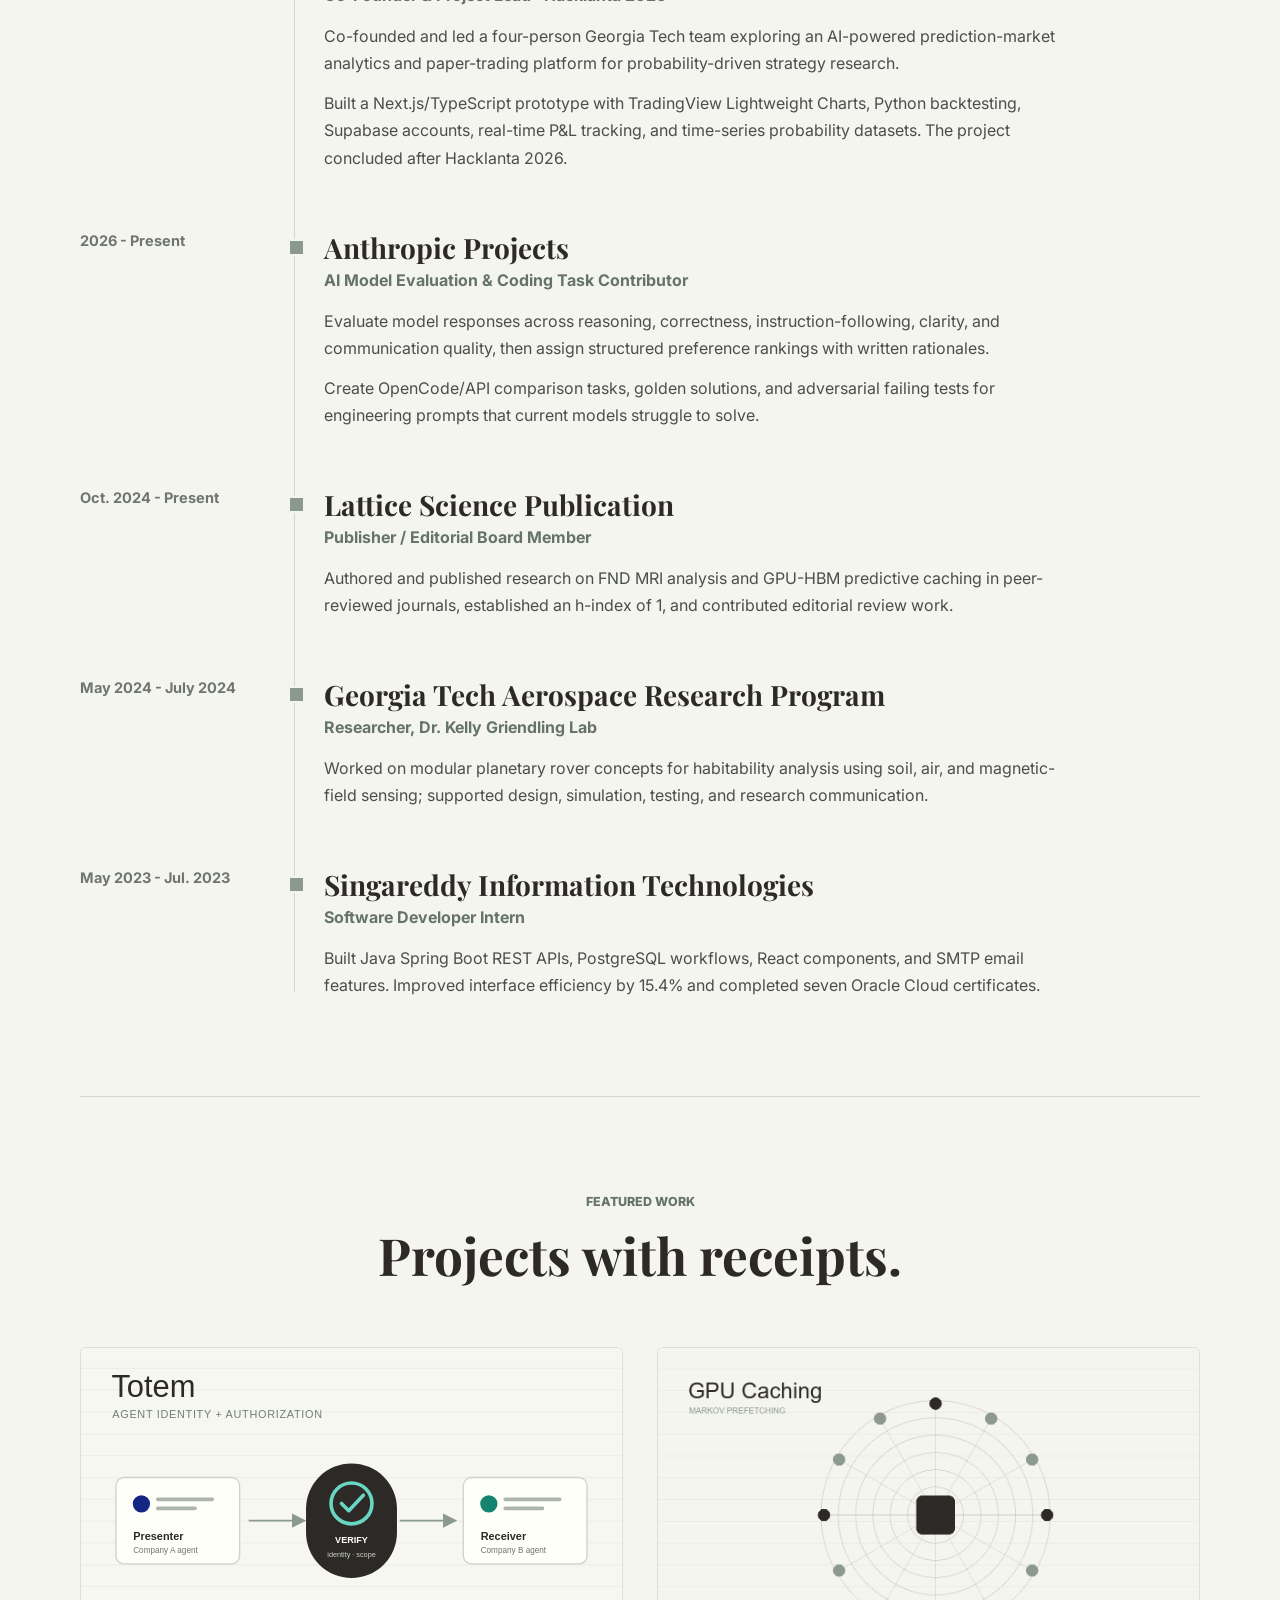
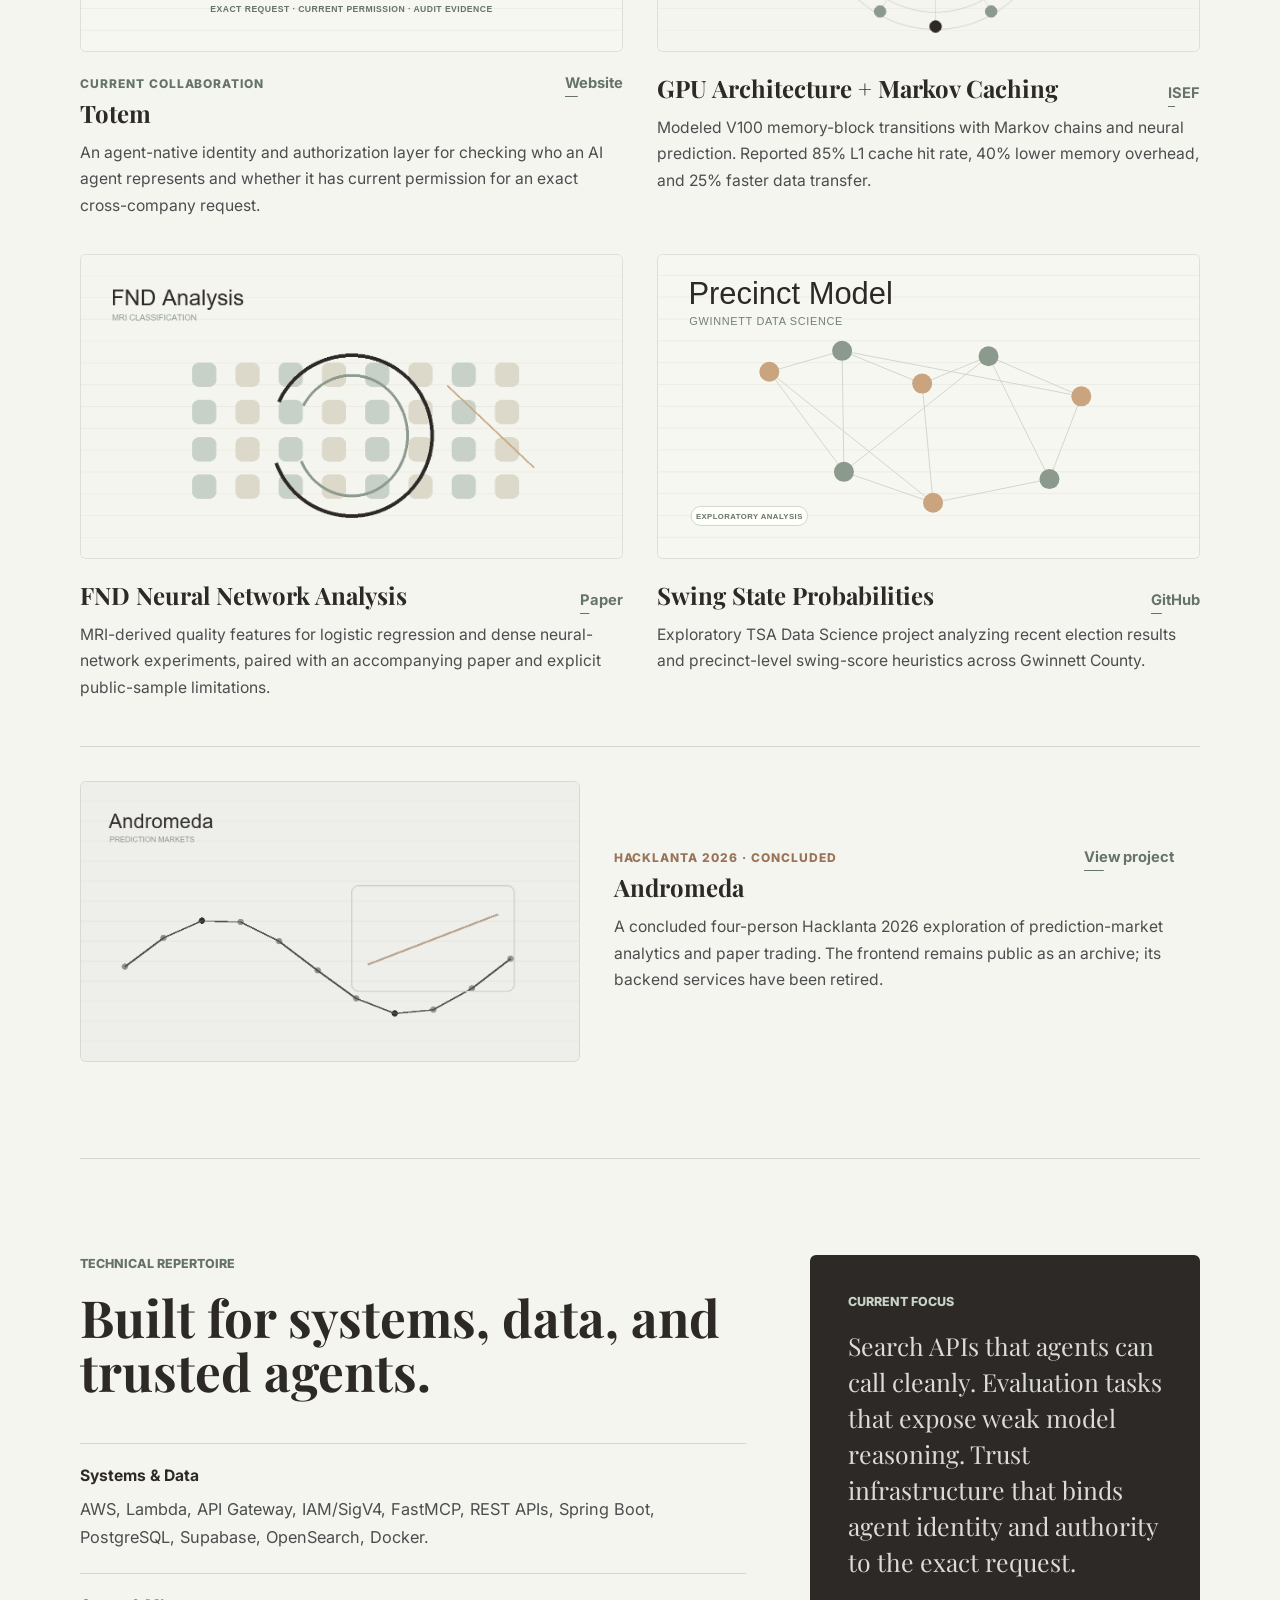
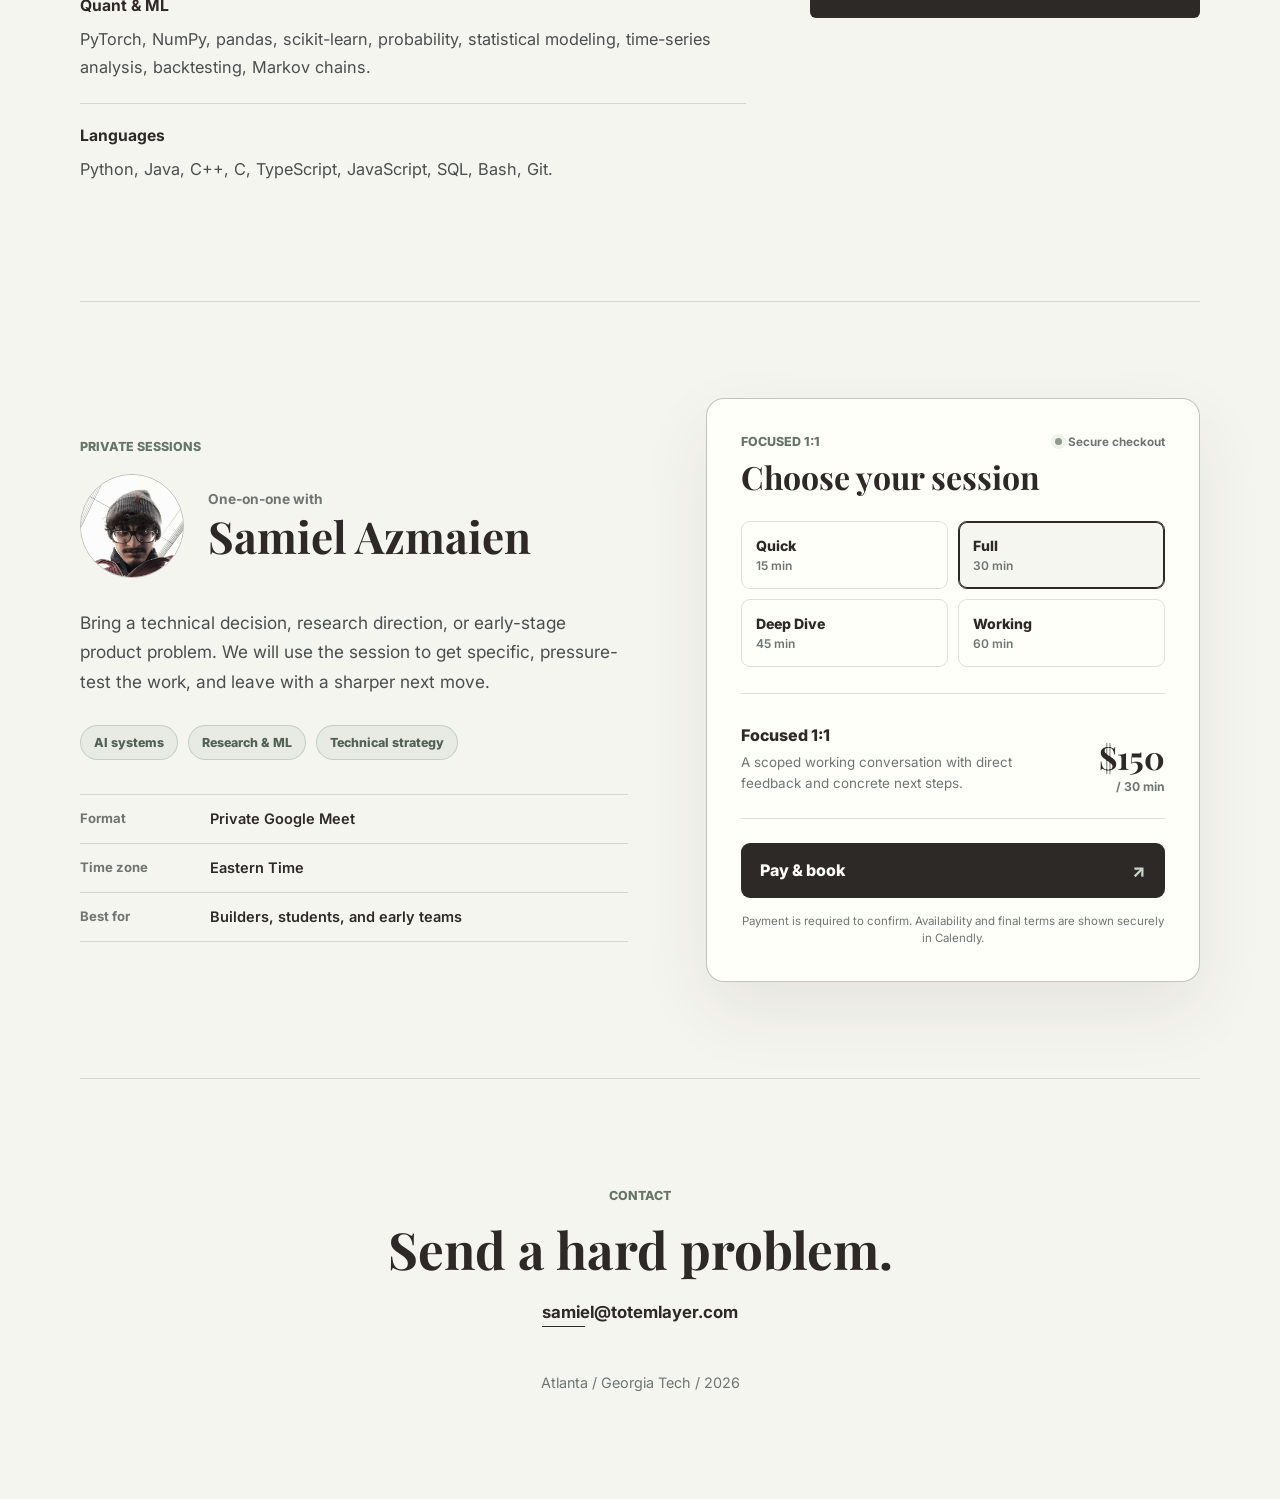
==== commit 85f09223: "Update contact email" ====
--- a/site/index.html
+++ b/site/index.html
@@ -14,7 +14,7 @@
       href="https://fonts.googleapis.com/css2?family=Inter:wght@400;500;600;700&family=Playfair+Display:wght@600;700&display=swap"
       rel="stylesheet"
     />
-    <link rel="stylesheet" href="./styles.css" />
+    <link rel="stylesheet" href="./styles.css?v=20260915-booking" />
   </head>
   <body>
     <header class="site-header" data-header>
@@ -40,7 +40,7 @@
             now collaborating on Totem's cross-company agent identity layer.
           </p>
           <div class="hero__actions" aria-label="Primary links">
-            <a href="mailto:shazmaien06@gmail.com">Email</a>
+            <a href="mailto:samiel@totemlayer.com">Email</a>
             <a href="https://www.linkedin.com/in/samiel-azmaien/" target="_blank" rel="noreferrer">LinkedIn</a>
             <a href="https://github.com/samiel-azmaien" target="_blank" rel="noreferrer">GitHub</a>
             <a href="#book">Book a session</a>
@@ -468,12 +468,12 @@
         <div class="footer__inner reveal">
           <p class="eyebrow">Contact</p>
           <h2>Send a hard problem.</h2>
-          <a class="cta" href="mailto:shazmaien06@gmail.com">shazmaien06@gmail.com</a>
+          <a class="cta" href="mailto:samiel@totemlayer.com">samiel@totemlayer.com</a>
           <p class="fine-print">Atlanta / Georgia Tech / 2026</p>
         </div>
       </footer>
     </main>
 
-    <script src="./script.js"></script>
+    <script src="./script.js?v=20260915-booking"></script>
   </body>
 </html>
